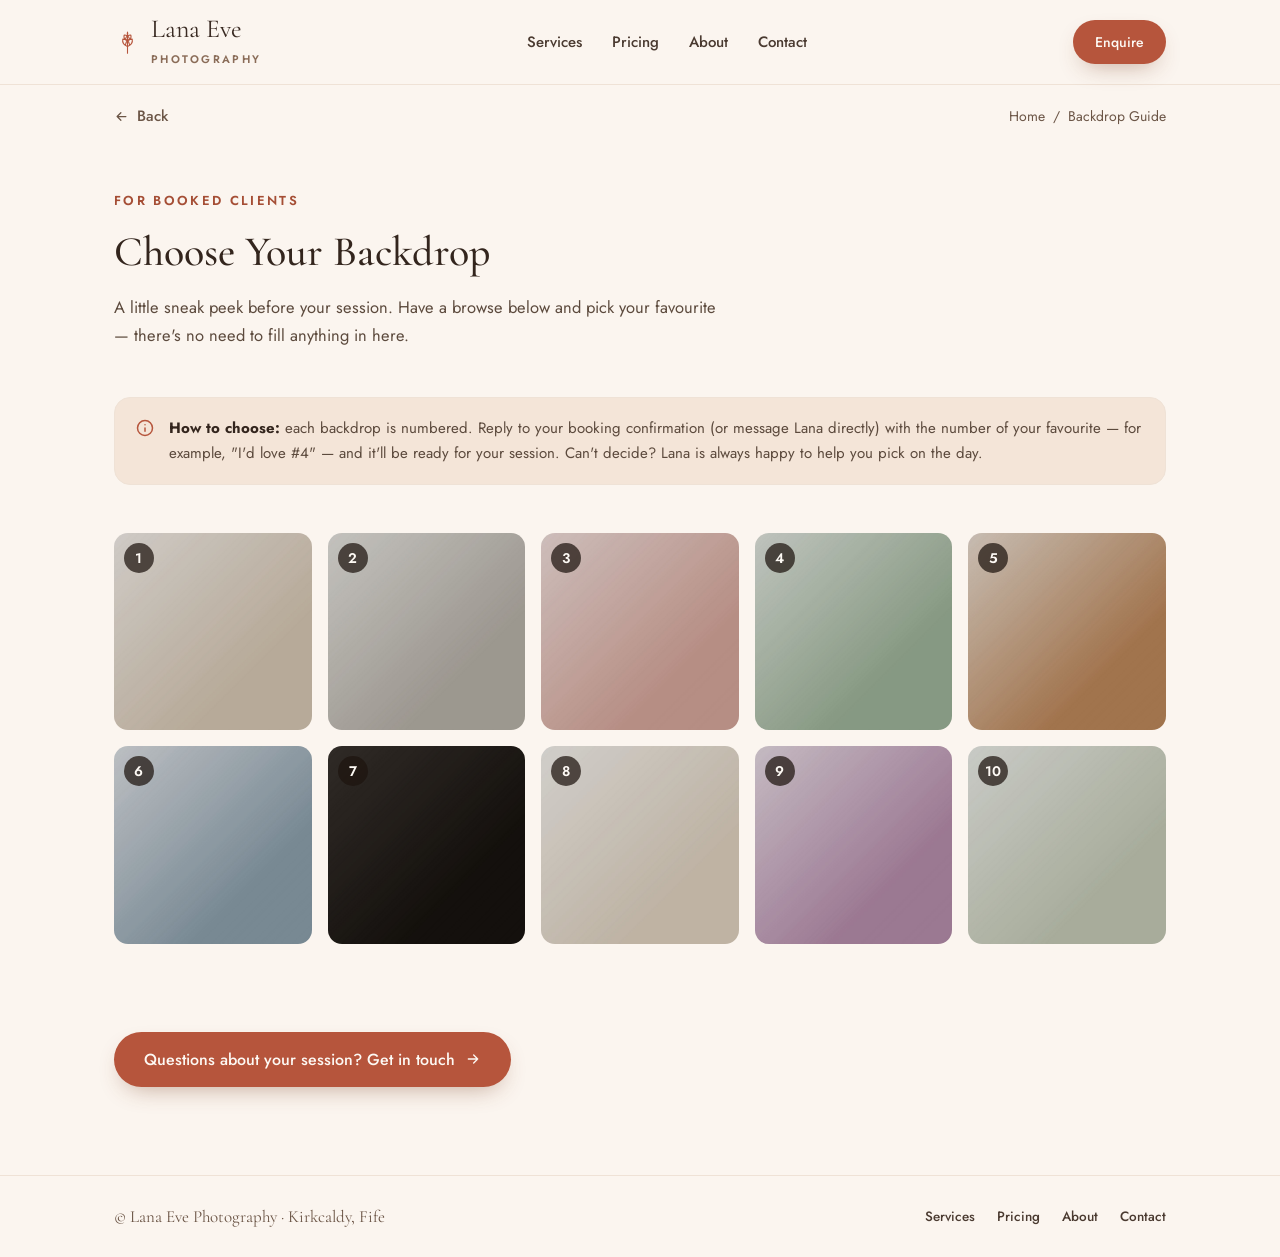
==== backdrops.html @ b8685615 "Add real favicon/logo PNGs and logo field for Google search branding Swapped the inline SVG data-URI" ====
<!doctype html>
<html lang="en-GB">
<head>
<meta charset="utf-8">
<meta name="viewport" content="width=device-width, initial-scale=1">
<meta name="robots" content="noindex, nofollow">
<title>Choose Your Backdrop — Lana Eve Photography</title>
<meta name="description" content="Backdrop options for booked Lana Eve Photography clients.">
<link rel="icon" type="image/png" sizes="192x192" href="images/brand/favicon-192.png">
<link rel="icon" type="image/png" sizes="32x32" href="images/brand/favicon-32.png">
<link rel="apple-touch-icon" href="images/brand/apple-touch-icon.png">
<link rel="preconnect" href="https://fonts.googleapis.com">
<link rel="preconnect" href="https://fonts.gstatic.com" crossorigin>
<link rel="stylesheet" href="https://fonts.googleapis.com/css2?family=Cormorant+Garamond:ital,wght@0,400;0,500;0,600;1,500&family=Jost:wght@400;500;600&display=swap">
<link rel="stylesheet" href="styles.css">
</head>
<body>

<!-- NAV -->
<header class="site-header">
  <div class="container nav-row">
    <a href="index.html#top" class="logo-link">
      <svg width="27" height="31" viewBox="0 0 40 40" fill="none" stroke="#b6553c" stroke-width="1.6" stroke-linecap="round" stroke-linejoin="round">
        <path d="M20 36V10"></path>
        <path d="M20 26c-5-2-8-6-7-11 5 0 9 3 10 8"></path>
        <path d="M20 26c5-2 8-6 7-11-5 0-9 3-10 8"></path>
        <path d="M20 17c-4-1-6-4-5-8 4 0 7 2 8 6"></path>
        <path d="M20 17c4-1 6-4 5-8-4 0-7 2-8 6"></path>
        <path d="M20 10c-1.5-2-1.5-4.5 0-6.5 1.5 2 1.5 4.5 0 6.5Z" fill="#b6553c" stroke="none"></path>
      </svg>
      <span class="logo-text">Lana&nbsp;Eve<br><span class="logo-sub">PHOTOGRAPHY</span></span>
    </a>
    <nav class="nav-links-desktop" aria-label="Primary">
      <a href="index.html#services" class="nav-link">Services</a>
      <a href="index.html#pricing" class="nav-link">Pricing</a>
      <a href="index.html#about" class="nav-link">About</a>
      <a href="index.html#contact" class="nav-link">Contact</a>
    </nav>
    <div class="nav-right">
      <a href="index.html#contact" class="btn-primary" style="padding: 12px 22px; font-size:14px;">Enquire</a>
      <button type="button" id="nav-toggle" class="nav-toggle" aria-label="Menu" aria-expanded="false">
        <svg class="icon-menu" width="20" height="20" viewBox="0 0 24 24" fill="none" stroke="#3a2b23" stroke-width="1.8" stroke-linecap="round"><path d="M4 7h16M4 12h16M4 17h16"></path></svg>
        <svg class="icon-close" width="20" height="20" viewBox="0 0 24 24" fill="none" stroke="#3a2b23" stroke-width="1.8" stroke-linecap="round"><path d="M6 6l12 12M18 6L6 18"></path></svg>
      </button>
    </div>
  </div>
  <div id="mobile-menu" class="mobile-menu">
    <a href="index.html#services" class="nav-link">Services</a>
    <a href="index.html#pricing" class="nav-link">Pricing</a>
    <a href="index.html#about" class="nav-link">About</a>
    <a href="index.html#contact" class="nav-link" style="border-bottom:none;">Contact</a>
    <a href="index.html#contact" class="btn-primary mobile-menu-cta">Enquire about a session</a>
  </div>
</header>

<!-- BACKDROP HERO -->
<div class="container">
  <div class="gallery-topbar">
    <a href="index.html" class="btn-secondary gallery-back"><svg width="15" height="15" viewBox="0 0 24 24" fill="none" stroke="currentColor" stroke-width="2" stroke-linecap="round" stroke-linejoin="round"><path d="M19 12H5M11 18l-6-6 6-6"></path></svg>
      Back
    </a>
    <div class="gallery-crumb">
      <a href="index.html">Home</a>
      <span>/</span>
      <span>Backdrop Guide</span>
    </div>
  </div>
  <div class="gallery-hero">
    <span class="eyebrow">For Booked Clients</span>
    <h1>Choose Your Backdrop</h1>
    <p>A little sneak peek before your session. Have a browse below and pick your favourite &mdash; there's no need to fill anything in here.</p>
  </div>
</div>

<!-- INSTRUCTION NOTE -->
<div class="container">
  <div class="backdrop-note">
    <svg width="20" height="20" viewBox="0 0 24 24" fill="none" stroke="currentColor" stroke-width="1.8" stroke-linecap="round" stroke-linejoin="round"><path d="M12 16v-4M12 8h.01"></path><circle cx="12" cy="12" r="9"></circle></svg>
    <p><strong>How to choose:</strong> each backdrop is numbered. Reply to your booking confirmation (or message Lana directly) with the number of your favourite &mdash; for example, "I'd love #4" &mdash; and it'll be ready for your session. Can't decide? Lana is always happy to help you pick on the day.</p>
  </div>
</div>

<!-- BACKDROP GRID -->
<div class="container">
  <div class="backdrop-grid gallery-grid">
      <button type="button">
        <span class="backdrop-number" aria-hidden="true">1</span>
        <img src="images/backdrops/01.jpg" alt="Backdrop 1" loading="lazy">
      </button>
      <button type="button">
        <span class="backdrop-number" aria-hidden="true">2</span>
        <img src="images/backdrops/02.jpg" alt="Backdrop 2" loading="lazy">
      </button>
      <button type="button">
        <span class="backdrop-number" aria-hidden="true">3</span>
        <img src="images/backdrops/03.jpg" alt="Backdrop 3" loading="lazy">
      </button>
      <button type="button">
        <span class="backdrop-number" aria-hidden="true">4</span>
        <img src="images/backdrops/04.jpg" alt="Backdrop 4" loading="lazy">
      </button>
      <button type="button">
        <span class="backdrop-number" aria-hidden="true">5</span>
        <img src="images/backdrops/05.jpg" alt="Backdrop 5" loading="lazy">
      </button>
      <button type="button">
        <span class="backdrop-number" aria-hidden="true">6</span>
        <img src="images/backdrops/06.jpg" alt="Backdrop 6" loading="lazy">
      </button>
      <button type="button">
        <span class="backdrop-number" aria-hidden="true">7</span>
        <img src="images/backdrops/07.jpg" alt="Backdrop 7" loading="lazy">
      </button>
      <button type="button">
        <span class="backdrop-number" aria-hidden="true">8</span>
        <img src="images/backdrops/08.jpg" alt="Backdrop 8" loading="lazy">
      </button>
      <button type="button">
        <span class="backdrop-number" aria-hidden="true">9</span>
        <img src="images/backdrops/09.jpg" alt="Backdrop 9" loading="lazy">
      </button>
      <button type="button">
        <span class="backdrop-number" aria-hidden="true">10</span>
        <img src="images/backdrops/10.jpg" alt="Backdrop 10" loading="lazy">
      </button>
  </div>
</div>

<div class="container gallery-cta">
  <a href="index.html#contact" class="btn-primary">
    Questions about your session? Get in touch
    <svg width="16" height="16" viewBox="0 0 24 24" fill="none" stroke="currentColor" stroke-width="2"><path d="M5 12h14M13 6l6 6-6 6" stroke-linecap="round" stroke-linejoin="round"></path></svg>
  </a>
</div>

<!-- FOOTER -->
<footer class="site-footer">
  <div class="container footer-row">
    <span class="footer-copy">&copy; Lana Eve Photography &middot; Kirkcaldy, Fife</span>
    <div class="footer-links">
      <a href="index.html#services" class="nav-link" style="font-size:13.5px;">Services</a>
      <a href="index.html#pricing" class="nav-link" style="font-size:13.5px;">Pricing</a>
      <a href="index.html#about" class="nav-link" style="font-size:13.5px;">About</a>
      <a href="index.html#contact" class="nav-link" style="font-size:13.5px;">Contact</a>
    </div>
  </div>
</footer>

<!-- LIGHTBOX -->
<div id="lightbox" class="lightbox" role="dialog" aria-modal="true" aria-label="Backdrop viewer">
  <div class="lightbox-figure">
    <button type="button" class="lightbox-close" aria-label="Close">
      <svg width="18" height="18" viewBox="0 0 24 24" fill="none" stroke="currentColor" stroke-width="2" stroke-linecap="round"><path d="M6 6l12 12M18 6L6 18"></path></svg>
    </button>
    <button type="button" class="lightbox-prev" aria-label="Previous backdrop">
      <svg width="18" height="18" viewBox="0 0 24 24" fill="none" stroke="currentColor" stroke-width="2" stroke-linecap="round" stroke-linejoin="round"><path d="M15 6l-6 6 6 6"></path></svg>
    </button>
    <img src="" alt="">
    <button type="button" class="lightbox-next" aria-label="Next backdrop">
      <svg width="18" height="18" viewBox="0 0 24 24" fill="none" stroke="currentColor" stroke-width="2" stroke-linecap="round" stroke-linejoin="round"><path d="M9 6l6 6-6 6"></path></svg>
    </button>
    <span class="lightbox-count"></span>
  </div>
</div>

<script src="script.js"></script>
</body>
</html>
---- styles.css ----
:root {
  --accent: #b6553c;
  --accent-text: #a54e35;
  --ink: #3a2b23;
  --ink-soft: #33251d;
  --body-text: #5c4a3d;
  --muted: #6b5546;
  --cream: #fbf5ef;
  --tan: #f4e5d8;
  --card-bg: #fffdfb;
  --border: #efe2d6;
  --field-border: #e6d5c6;
}

* { box-sizing: border-box; }

body {
  margin: 0;
  font-family: 'Jost', system-ui, sans-serif;
  background: var(--cream);
  color: var(--ink);
}

h1, h2, h3 { font-family: 'Cormorant Garamond', Georgia, serif; font-weight: 500; margin: 0; }
p { margin: 0; }
a { color: var(--accent-text); text-decoration: none; transition: color 150ms ease; }
a:hover { color: #8f4230; }
img { max-width: 100%; }

.container { max-width: 1180px; margin: 0 auto; padding: 0 clamp(20px, 5vw, 64px); }
.eyebrow { font-family: 'Jost', sans-serif; font-size: 13px; letter-spacing: 0.18em; text-transform: uppercase; font-weight: 600; color: var(--accent-text); }
.btn-primary { display: inline-flex; align-items: center; gap: 10px; padding: 16px 30px; border-radius: 999px; font-family: 'Jost', sans-serif; font-weight: 500; font-size: 16px; color: #fdf9f4; text-decoration: none; box-shadow: 0 10px 24px -10px rgba(120, 60, 30, 0.45); background: var(--accent); border: none; cursor: pointer; transition: transform 160ms ease-out; }
.btn-primary:active { transform: scale(0.97); }
.btn-secondary { display: inline-flex; align-items: center; gap: 8px; font-family: 'Jost', sans-serif; font-weight: 500; font-size: 15px; text-decoration: none; color: var(--accent-text); transition: transform 160ms ease-out; }
.btn-secondary:active { transform: scale(0.97); }
.card { background: var(--card-bg); border: 1px solid var(--border); border-radius: 18px; }
.nav-link { font-size: 15px; font-weight: 500; color: #4a3a30; }
.nav-link:hover { color: var(--accent-text); }
.step-num { font-family: 'Cormorant Garamond', serif; font-size: 34px; font-weight: 600; color: var(--accent); }
.star-row svg { display: inline-block; }
.field { display: flex; flex-direction: column; gap: 6px; }
.field label { font-size: 13px; font-weight: 500; color: var(--muted); }
.field input, .field select, .field textarea { font-family: 'Jost', sans-serif; font-size: 15px; padding: 12px 14px; border-radius: 10px; border: 1px solid var(--field-border); background: var(--card-bg); color: var(--ink); }
.field textarea { resize: none; }

/* Nav */
.site-header { border-bottom: 1px solid var(--border); background: rgba(251,245,239,0.97); backdrop-filter: blur(12px); -webkit-backdrop-filter: blur(12px); position: sticky; top: 0; z-index: 20; }
.nav-row { display: flex; align-items: center; justify-content: space-between; height: 84px; gap: 24px; }
.logo-link { display: flex; align-items: center; gap: 10px; text-decoration: none; }
.logo-text { font-family: 'Cormorant Garamond', serif; font-size: 26px; color: var(--ink); line-height: 1; }
.logo-sub { font-family: 'Jost', sans-serif; font-size: 11px; letter-spacing: 0.22em; font-weight: 600; color: #8a6c58; }
.nav-links-desktop { display: flex; align-items: center; gap: 30px; }
.nav-right { display: flex; align-items: center; gap: 14px; }
.nav-toggle { display: none; align-items: center; justify-content: center; width: 42px; height: 42px; border-radius: 10px; border: 1px solid var(--field-border); background: var(--card-bg); cursor: pointer; padding: 0; flex: 0 0 auto; }
.nav-toggle .icon-close { display: none; }
.nav-toggle.is-open .icon-menu { display: none; }
.nav-toggle.is-open .icon-close { display: block; }
.mobile-menu { display: none; flex-direction: column; border-top: 1px solid var(--border); background: var(--cream); opacity: 0; transform: translateY(-6px); transition: opacity 180ms ease-out, transform 180ms ease-out; }
.mobile-menu.is-open { display: flex; }
.mobile-menu.is-open.is-visible { opacity: 1; transform: translateY(0); }
.mobile-menu .nav-link { padding: 14px clamp(20px, 5vw, 64px); border-bottom: 1px solid var(--border); }
.mobile-menu-cta { margin: 18px clamp(20px, 5vw, 64px) 22px; justify-content: center; }
.two-col-grid { display: flex; flex-wrap: wrap; justify-content: center; gap: 28px; }
.two-col-grid > * { flex: 0 1 calc((100% - 28px) / 2); max-width: calc((100% - 28px) / 2); }
.four-col-grid { display: grid; grid-template-columns: repeat(4, minmax(0,1fr)); gap: 30px; }
.services-group .eyebrow { display: block; margin-bottom: 22px; }
.services-group + .services-group { margin-top: clamp(40px, 5vw, 56px); }

@media (max-width: 900px) {
  .nav-links-desktop { display: none; }
  .nav-toggle { display: flex; }
  .two-col-grid > * { flex-basis: 100%; max-width: 100%; }
  .four-col-grid { grid-template-columns: repeat(2, minmax(0,1fr)); }
}
@media (max-width: 620px) {
  .four-col-grid { grid-template-columns: 1fr; }
}

/* Hero */
.hero { padding-top: clamp(48px,7vw,88px); padding-bottom: clamp(48px,7vw,88px); display: grid; grid-template-columns: repeat(auto-fit, minmax(340px,1fr)); gap: 56px; align-items: center; }
.hero-copy { display: flex; flex-direction: column; gap: 22px; }
.hero-copy h1 { font-size: clamp(38px, 5vw, 58px); line-height: 1.06; color: var(--ink-soft); }
.hero-copy p { font-size: 18px; line-height: 1.6; color: var(--body-text); max-width: 46ch; }
.hero-ctas { display: flex; align-items: center; gap: 26px; flex-wrap: wrap; margin-top: 6px; }
.hero-photo { aspect-ratio: 4/5; width: 100%; }
.hero-photo img {
  width: 100%; height: 100%; object-fit: cover; display: block;
  -webkit-mask-image: radial-gradient(ellipse farthest-corner at center, #000 68%, transparent 94%);
  mask-image: radial-gradient(ellipse farthest-corner at center, #000 68%, transparent 94%);
}

/* Section shared */
.section { padding-top: 20px; padding-bottom: clamp(56px,7vw,96px); display: flex; flex-direction: column; gap: 40px; }
.section-heading { display: flex; flex-direction: column; gap: 12px; max-width: 60ch; }
.section-heading h2 { font-size: clamp(28px,3.4vw,38px); color: var(--ink-soft); }
.section-tagline { font-family: 'Cormorant Garamond', serif; font-style: italic; font-size: 16px; color: #8a6c58; }
.section-lede { font-size: 16px; line-height: 1.6; color: var(--body-text); max-width: 52ch; }

/* Service cards */
.service-card { display: flex; flex-direction: column; overflow: hidden; }
.service-card-photo { display: block; aspect-ratio: 4/3; border-radius: 18px 18px 0 0; overflow: hidden; }
.service-card-photo:focus-visible { outline: 2px solid var(--accent); outline-offset: 3px; }
.service-card-photo img { width: 100%; height: 100%; object-fit: cover; display: block; transition: transform 200ms ease-out; }
@media (hover: hover) and (pointer: fine) {
  .service-card:hover .service-card-photo img { transform: scale(1.045); }
}
.service-card-body { padding: 26px 24px 28px; display: flex; flex-direction: column; gap: 14px; }
.service-card-body h3 { font-size: 23px; color: var(--ink-soft); }
.service-card-body p { font-size: 15px; line-height: 1.6; color: var(--body-text); }

/* Pricing table */
.sr-only { position: absolute; width: 1px; height: 1px; padding: 0; margin: -1px; overflow: hidden; clip: rect(0,0,0,0); white-space: nowrap; border: 0; }
.pricing-table-wrap { overflow: hidden; padding: 0; }
.pricing-table { width: 100%; border-collapse: collapse; }
.pricing-table th, .pricing-table td { padding: 16px 22px; text-align: left; }
.pricing-table thead th { background: var(--tan); font-family: 'Jost', sans-serif; font-size: 12px; letter-spacing: 0.08em; text-transform: uppercase; font-weight: 600; color: var(--muted); }
.pricing-table tbody tr { border-top: 1px solid var(--border); transition: background-color 150ms ease; }
.pricing-table tbody tr:hover { background: rgba(182,85,60,0.045); }
.pricing-table .session-name { font-weight: 500; color: var(--ink-soft); }
.pricing-table td { font-size: 15px; color: var(--body-text); }
.pricing-table .price { font-family: 'Cormorant Garamond', serif; font-style: italic; font-size: 19px; color: var(--accent-text); white-space: nowrap; }
.pricing-table .cta { text-align: right; }
.pricing-table .cta a { white-space: nowrap; font-size: 14.5px; }
.pricing-note { font-size: 14px; color: var(--muted); max-width: 60ch; }

@media (max-width: 700px) {
  .pricing-table thead { position: absolute; width: 1px; height: 1px; overflow: hidden; clip: rect(0,0,0,0); white-space: nowrap; }
  .pricing-table, .pricing-table tbody, .pricing-table tr, .pricing-table td { display: block; width: 100%; }
  .pricing-table tbody tr { border-top: 1px solid var(--border); padding: 14px 0; }
  .pricing-table tbody tr:first-child { border-top: none; }
  .pricing-table td { display: flex; align-items: center; justify-content: space-between; gap: 14px; padding: 6px 22px; }
  .pricing-table td::before { content: attr(data-label); font-size: 11.5px; font-weight: 600; letter-spacing: 0.05em; text-transform: uppercase; color: var(--muted); flex: 0 0 auto; }
  .pricing-table .session-name { display: block; padding-top: 12px; font-size: 16.5px; }
  .pricing-table .session-name::before { content: none; }
  .pricing-table .cta { justify-content: flex-end; padding-bottom: 12px; }
  .pricing-table .cta::before { content: ''; }
}

/* Photo philosophy */
.philosophy-grid { display: grid; grid-template-columns: repeat(auto-fit, minmax(300px,1fr)); gap: 48px; align-items: center; }
.philosophy-text { display: flex; flex-direction: column; gap: 18px; }
.philosophy-text p { font-size: 16px; line-height: 1.7; color: var(--body-text); }
.philosophy-quote { font-family: 'Cormorant Garamond', serif; font-style: italic; font-size: clamp(20px, 2.6vw, 24px); color: var(--ink-soft); }
.philosophy-collage { display: grid; grid-template-columns: repeat(2, 1fr); gap: 14px; }
.philosophy-collage img { width: 100%; aspect-ratio: 1/1; object-fit: cover; border-radius: 14px; display: block; }

/* How it works */
.tan-band { background: var(--tan); padding: clamp(56px,7vw,96px) 0; }
.step { display: flex; flex-direction: column; gap: 10px; }
.step h3 { font-size: 19px; color: var(--ink-soft); }
.step p { font-size: 14.5px; line-height: 1.6; color: var(--body-text); }

/* About */
.about-grid { padding: clamp(56px,7vw,96px) 0; display: grid; grid-template-columns: repeat(auto-fit, minmax(300px,1fr)); gap: 56px; align-items: center; }
.about-photo { border-radius: 16px; overflow: hidden; aspect-ratio: 3/4; width: 100%; }
.about-photo img { width: 100%; height: 100%; object-fit: cover; display: block; }
.about-copy { display: flex; flex-direction: column; gap: 20px; }
.about-copy p { font-size: 16.5px; line-height: 1.75; color: var(--body-text); }

/* Testimonials */
.testimonial-grid { display: grid; grid-template-columns: repeat(auto-fit, minmax(320px,1fr)); gap: 26px; }
.testimonial-card { padding: 30px 28px; display: flex; flex-direction: column; gap: 16px; }
.testimonial-card p { font-family: 'Cormorant Garamond', serif; font-style: italic; font-size: 20px; line-height: 1.5; color: var(--ink-soft); }
.testimonial-card span { font-size: 14px; font-weight: 500; color: var(--muted); }

/* Contact */
.contact-grid { padding: clamp(56px,7vw,96px) 0; display: grid; grid-template-columns: repeat(auto-fit, minmax(320px,1fr)); gap: 56px; align-items: start; }
.contact-copy { display: flex; flex-direction: column; gap: 22px; }
.contact-copy h2 { font-size: clamp(28px,3.4vw,38px); color: var(--ink-soft); }
.contact-copy > p { font-size: 16px; line-height: 1.7; color: var(--body-text); }
.contact-links { display: flex; flex-direction: column; gap: 16px; margin-top: 8px; }
.contact-links a { display: flex; align-items: center; gap: 12px; color: var(--ink); }
.contact-form { padding: 34px 32px; display: flex; flex-direction: column; gap: 18px; }
.contact-form-row { display: grid; grid-template-columns: repeat(auto-fit, minmax(160px,1fr)); gap: 18px; }
.contact-form-success { display: none; padding: 34px 32px; flex-direction: column; align-items: flex-start; gap: 10px; }
.contact-form-success.is-visible { display: flex; }
.contact-form-success h3 { font-size: 21px; color: var(--ink-soft); }
.contact-form-success p { font-size: 15px; color: var(--body-text); }

/* Footer */
.site-footer { border-top: 1px solid var(--border); padding: 30px 0; }
.footer-row { display: flex; align-items: center; justify-content: space-between; flex-wrap: wrap; gap: 16px; }
.footer-copy { font-family: 'Cormorant Garamond', serif; font-size: 17px; color: var(--muted); }
.footer-links { display: flex; gap: 22px; }

/* Gallery pages */
.gallery-hero { padding: clamp(40px,6vw,64px) 0 clamp(32px,5vw,48px); display: flex; flex-direction: column; gap: 16px; max-width: 62ch; }
.gallery-hero h1 { font-size: clamp(30px,3.6vw,42px); color: var(--ink-soft); }
.gallery-hero p { font-size: 16.5px; line-height: 1.7; color: var(--body-text); }
.gallery-topbar { display: flex; align-items: center; justify-content: space-between; flex-wrap: wrap; gap: 12px; padding-top: 20px; }
.gallery-back { color: var(--muted); }
.gallery-back:hover { color: var(--accent-text); }
.gallery-crumb { display: flex; align-items: center; gap: 8px; font-size: 14px; color: var(--muted); }
.gallery-crumb a { color: var(--muted); }
.gallery-crumb a:hover { color: var(--accent-text); }
.gallery-grid { display: grid; grid-template-columns: repeat(4, minmax(0,1fr)); gap: 18px; padding-bottom: clamp(56px,7vw,88px); }
.gallery-grid button { padding: 0; border: none; background: none; cursor: zoom-in; border-radius: 14px; overflow: hidden; aspect-ratio: 4/5; display: block; transition: transform 160ms ease-out; }
.gallery-grid button:active { transform: scale(0.97); }
.gallery-grid img { width: 100%; height: 100%; object-fit: cover; display: block; transition: transform 200ms ease-out; }
.gallery-grid button:hover img { transform: scale(1.045); }
.gallery-grid button:focus-visible { outline: 2px solid var(--accent); outline-offset: 3px; }
.gallery-cta { display: flex; flex-wrap: wrap; align-items: center; gap: 18px; padding-bottom: clamp(56px,7vw,88px); }
.gallery-nav-other { display: flex; flex-wrap: wrap; gap: 12px; padding-bottom: clamp(48px,6vw,72px); }
.gallery-nav-other a { font-size: 14.5px; color: var(--muted); border: 1px solid var(--border); border-radius: 999px; padding: 8px 18px; }
.gallery-nav-other a:hover { color: var(--accent-text); border-color: var(--accent); }

@media (max-width: 980px) {
  .gallery-grid { grid-template-columns: repeat(3, minmax(0,1fr)); }
}
@media (max-width: 700px) {
  .gallery-grid { grid-template-columns: repeat(2, minmax(0,1fr)); gap: 12px; }
}
@media (max-width: 420px) {
  .gallery-grid { grid-template-columns: 1fr 1fr; }
}

/* Backdrop chooser (private, unlisted page for booked clients) */
.backdrop-note { display: flex; gap: 14px; align-items: flex-start; background: var(--tan); border: 1px solid var(--border); border-radius: 16px; padding: 18px 20px; margin-bottom: clamp(32px,5vw,48px); }
.backdrop-note svg { flex-shrink: 0; margin-top: 2px; color: var(--accent); }
.backdrop-note p { font-size: 15px; line-height: 1.65; color: var(--body-text); }
.backdrop-note strong { color: var(--ink-soft); }
.backdrop-grid { display: grid; grid-template-columns: repeat(5, minmax(0,1fr)); gap: 16px; padding-bottom: clamp(56px,7vw,88px); }
.backdrop-grid button { position: relative; padding: 0; border: none; background: none; cursor: zoom-in; border-radius: 14px; overflow: hidden; aspect-ratio: 1/1; display: block; transition: transform 160ms ease-out; }
.backdrop-grid button:active { transform: scale(0.97); }
.backdrop-grid img { width: 100%; height: 100%; object-fit: cover; display: block; transition: transform 200ms ease-out; }
.backdrop-grid button:hover img { transform: scale(1.045); }
.backdrop-grid button:focus-visible { outline: 2px solid var(--accent); outline-offset: 3px; }
.backdrop-number { position: absolute; top: 10px; left: 10px; min-width: 30px; height: 30px; padding: 0 6px; border-radius: 999px; background: rgba(30,20,14,0.72); color: #fdf9f4; font-family: 'Jost', sans-serif; font-size: 14px; font-weight: 600; letter-spacing: 0.01em; display: flex; align-items: center; justify-content: center; pointer-events: none; }
@media (max-width: 980px) {
  .backdrop-grid { grid-template-columns: repeat(3, minmax(0,1fr)); }
}
@media (max-width: 620px) {
  .backdrop-grid { grid-template-columns: repeat(2, minmax(0,1fr)); gap: 12px; }
}

/* Lightbox */
.lightbox { position: fixed; inset: 0; z-index: 100; display: flex; align-items: center; justify-content: center; background: rgba(30,20,14,0.92); padding: 24px; opacity: 0; visibility: hidden; transition: opacity 200ms ease-out, visibility 0s linear 200ms; }
.lightbox.is-open { opacity: 1; visibility: visible; transition: opacity 200ms ease-out; }
.lightbox-figure { position: relative; max-width: min(88vw, 900px); max-height: 86vh; display: flex; flex-direction: column; align-items: center; gap: 14px; transform: scale(0.96); transition: transform 200ms ease-out; }
.lightbox.is-open .lightbox-figure { transform: scale(1); }
.lightbox-figure img { max-width: 100%; max-height: 78vh; width: auto; border-radius: 10px; display: block; box-shadow: 0 30px 60px -20px rgba(0,0,0,0.6); }
.lightbox-count { color: #f2e6da; font-size: 13.5px; letter-spacing: 0.06em; }
.lightbox-close, .lightbox-prev, .lightbox-next { position: absolute; display: flex; align-items: center; justify-content: center; width: 44px; height: 44px; border-radius: 50%; border: 1px solid rgba(255,255,255,0.35); background: rgba(255,255,255,0.08); color: #fdf9f4; cursor: pointer; transition: background-color 150ms ease; }
.lightbox-close:hover, .lightbox-prev:hover, .lightbox-next:hover { background: rgba(255,255,255,0.18); }
.lightbox-close:active { transform: scale(0.92); }
.lightbox-close { top: -18px; right: -18px; }
.lightbox-prev { left: -60px; top: 50%; transform: translateY(-50%); }
.lightbox-next { right: -60px; top: 50%; transform: translateY(-50%); }
@media (max-width: 720px) {
  .lightbox-close { top: -52px; right: 0; }
  .lightbox-prev { left: 0; top: auto; bottom: -56px; transform: none; }
  .lightbox-next { right: 0; top: auto; bottom: -56px; transform: none; }
}

@media (prefers-reduced-motion: reduce) {
  a, .btn-primary, .btn-secondary, .pricing-table tbody tr,
  .gallery-grid button, .gallery-grid img, .backdrop-grid button, .backdrop-grid img,
  .service-card-photo img,
  .lightbox, .lightbox-figure, .lightbox-close, .lightbox-prev, .lightbox-next,
  .mobile-menu {
    transition-duration: 0.01ms !important;
  }
  .gallery-grid button:hover img, .backdrop-grid button:hover img,
  .btn-primary:active, .btn-secondary:active, .gallery-grid button:active,
  .backdrop-grid button:active, .lightbox-close:active,
  .service-card:hover .service-card-photo img,
  .lightbox-figure, .lightbox.is-open .lightbox-figure,
  .mobile-menu, .mobile-menu.is-open.is-visible {
    transform: none;
  }
}
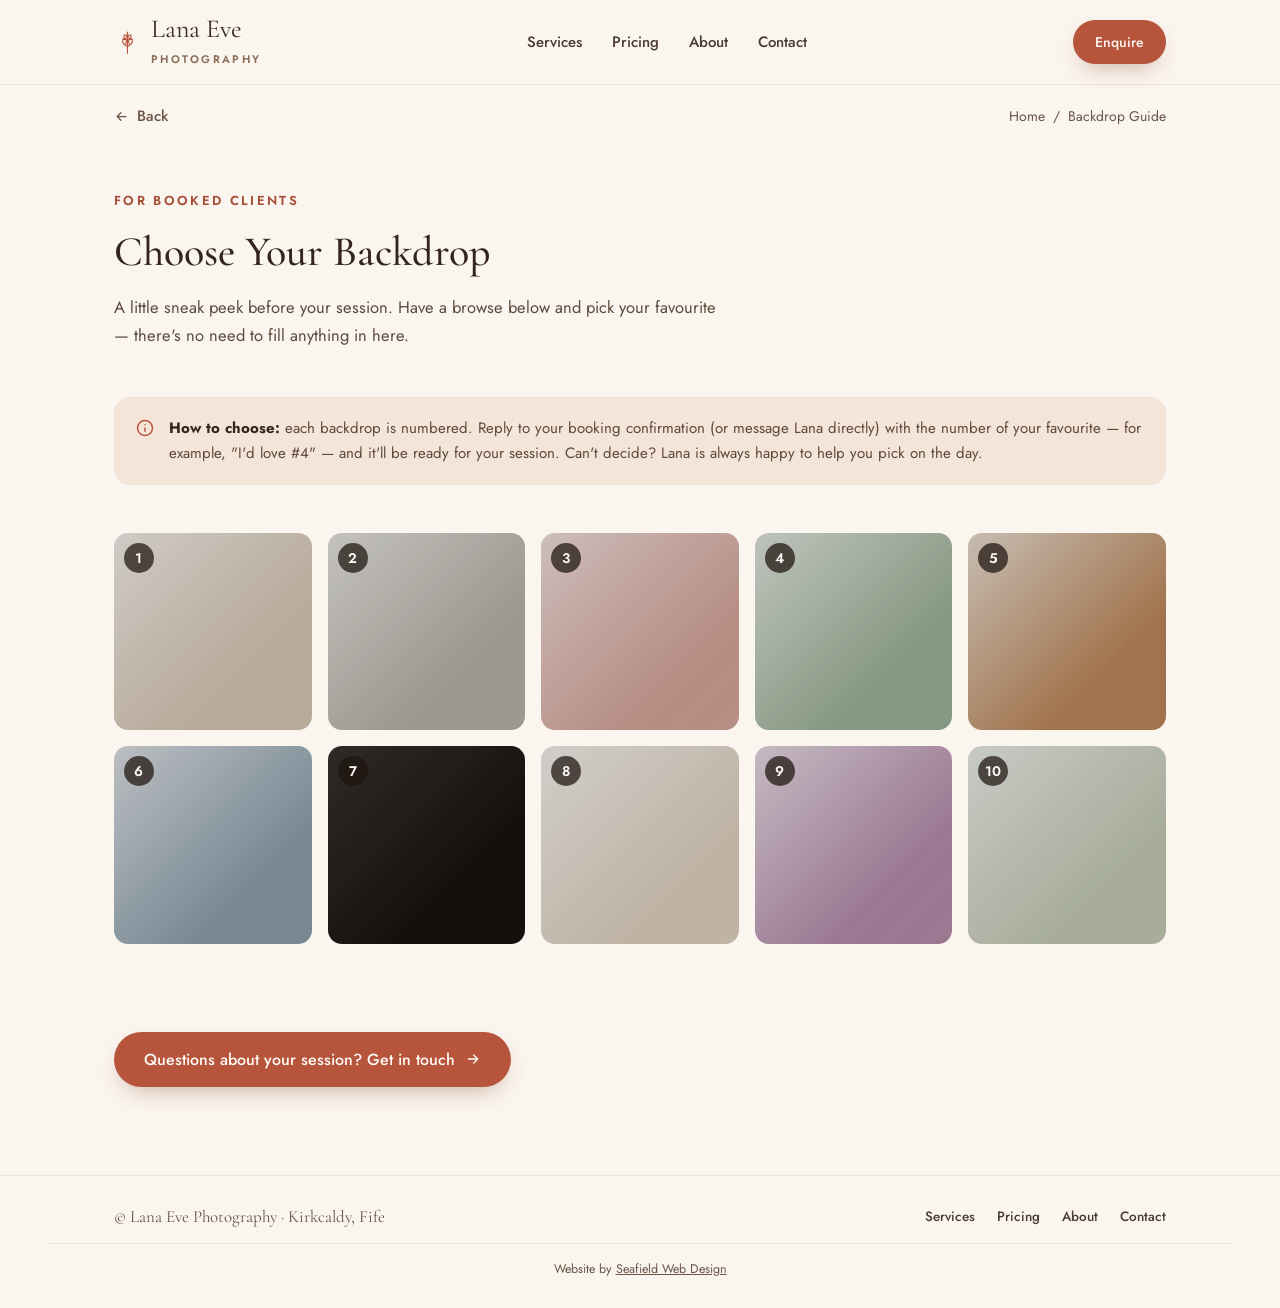
==== commit 1220dfbb: "Add Seafield Web Design footer credit to all pages A small centered credit line below the existing f" ====
--- a/backdrops.html
+++ b/backdrops.html
@@ -144,6 +144,9 @@
       <a href="index.html#contact" class="nav-link" style="font-size:13.5px;">Contact</a>
     </div>
   </div>
+  <div class="container footer-credit">
+    Website by <a href="https://seafieldwebdesign.co.uk" target="_blank" rel="noopener">Seafield Web Design</a>
+  </div>
 </footer>
 
 <!-- LIGHTBOX -->
--- a/styles.css
+++ b/styles.css
@@ -182,6 +182,9 @@
 .footer-row { display: flex; align-items: center; justify-content: space-between; flex-wrap: wrap; gap: 16px; }
 .footer-copy { font-family: 'Cormorant Garamond', serif; font-size: 17px; color: var(--muted); }
 .footer-links { display: flex; gap: 22px; }
+.footer-credit { margin-top: 16px; padding-top: 16px; border-top: 1px solid var(--border); text-align: center; font-size: 12.5px; color: var(--muted); }
+.footer-credit a { color: var(--muted); text-decoration: underline; }
+.footer-credit a:hover { color: var(--accent-text); }
 
 /* Gallery pages */
 .gallery-hero { padding: clamp(40px,6vw,64px) 0 clamp(32px,5vw,48px); display: flex; flex-direction: column; gap: 16px; max-width: 62ch; }
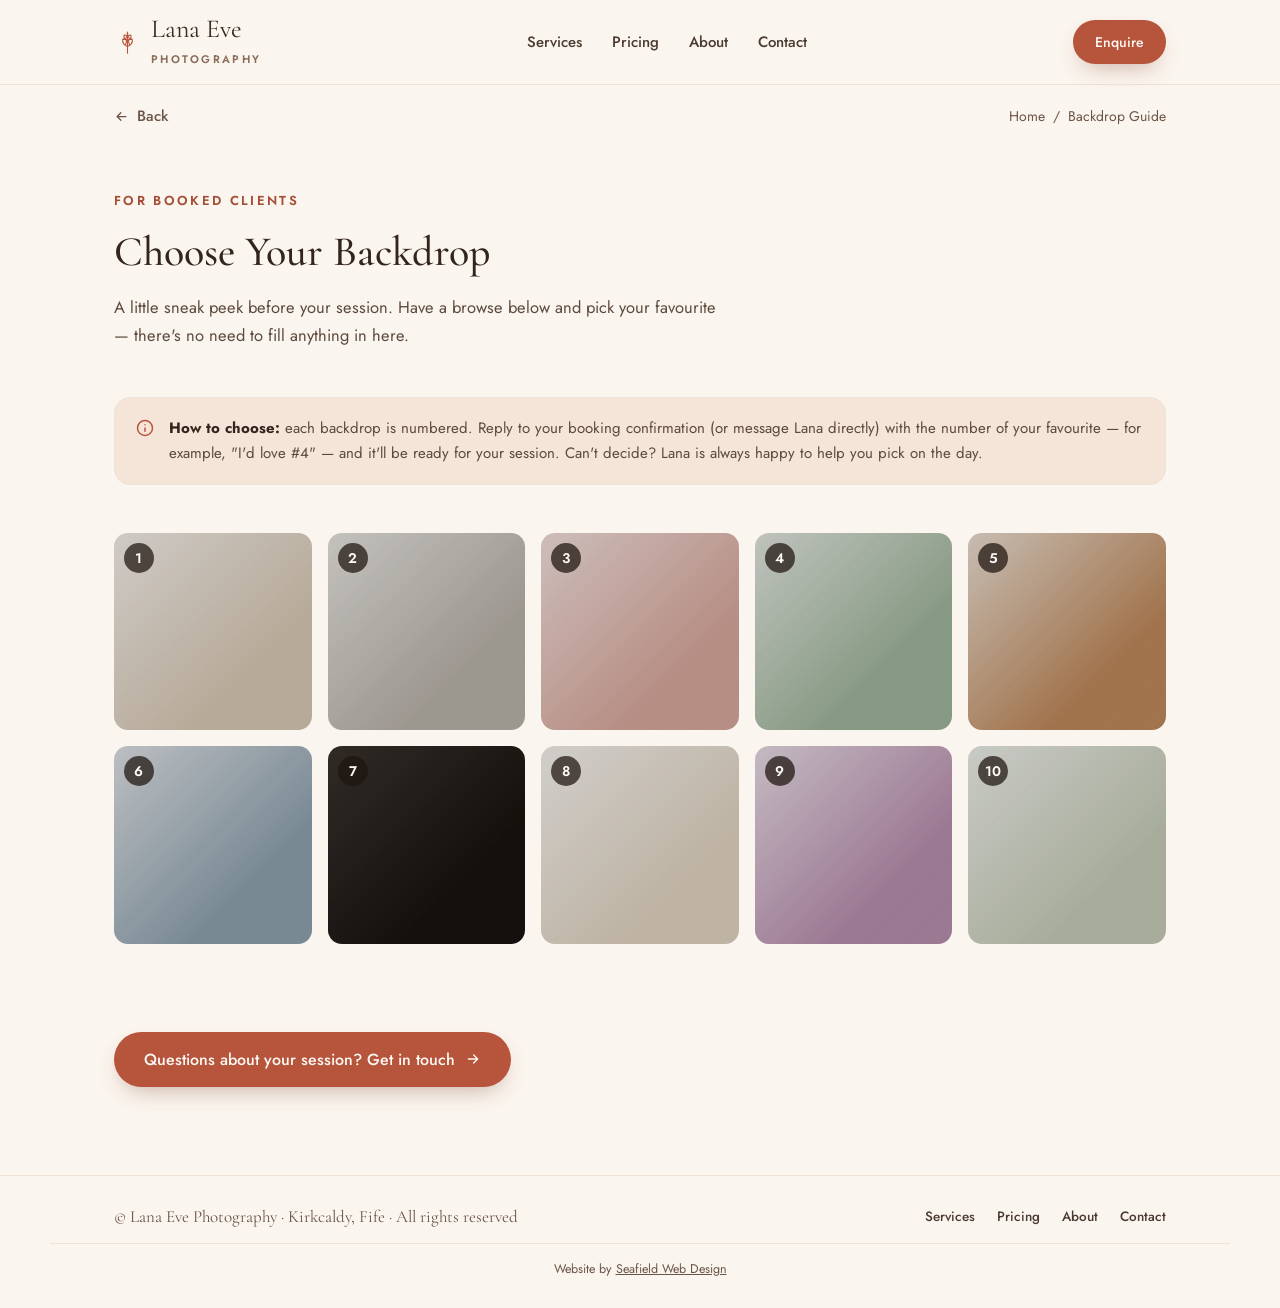
==== commit 17d00426: "Add image copyright protections: metadata, right-click/drag block, notices - Embedded IPTC/XMP/EXIF " ====
--- a/backdrops.html
+++ b/backdrops.html
@@ -136,7 +136,7 @@
 <!-- FOOTER -->
 <footer class="site-footer">
   <div class="container footer-row">
-    <span class="footer-copy">&copy; Lana Eve Photography &middot; Kirkcaldy, Fife</span>
+    <span class="footer-copy">&copy; Lana Eve Photography &middot; Kirkcaldy, Fife &middot; All rights reserved</span>
     <div class="footer-links">
       <a href="index.html#services" class="nav-link" style="font-size:13.5px;">Services</a>
       <a href="index.html#pricing" class="nav-link" style="font-size:13.5px;">Pricing</a>
--- a/styles.css
+++ b/styles.css
@@ -190,6 +190,7 @@
 .gallery-hero { padding: clamp(40px,6vw,64px) 0 clamp(32px,5vw,48px); display: flex; flex-direction: column; gap: 16px; max-width: 62ch; }
 .gallery-hero h1 { font-size: clamp(30px,3.6vw,42px); color: var(--ink-soft); }
 .gallery-hero p { font-size: 16.5px; line-height: 1.7; color: var(--body-text); }
+.gallery-copyright-note { font-size: 13px; color: var(--muted); }
 .gallery-topbar { display: flex; align-items: center; justify-content: space-between; flex-wrap: wrap; gap: 12px; padding-top: 20px; }
 .gallery-back { color: var(--muted); }
 .gallery-back:hover { color: var(--accent-text); }
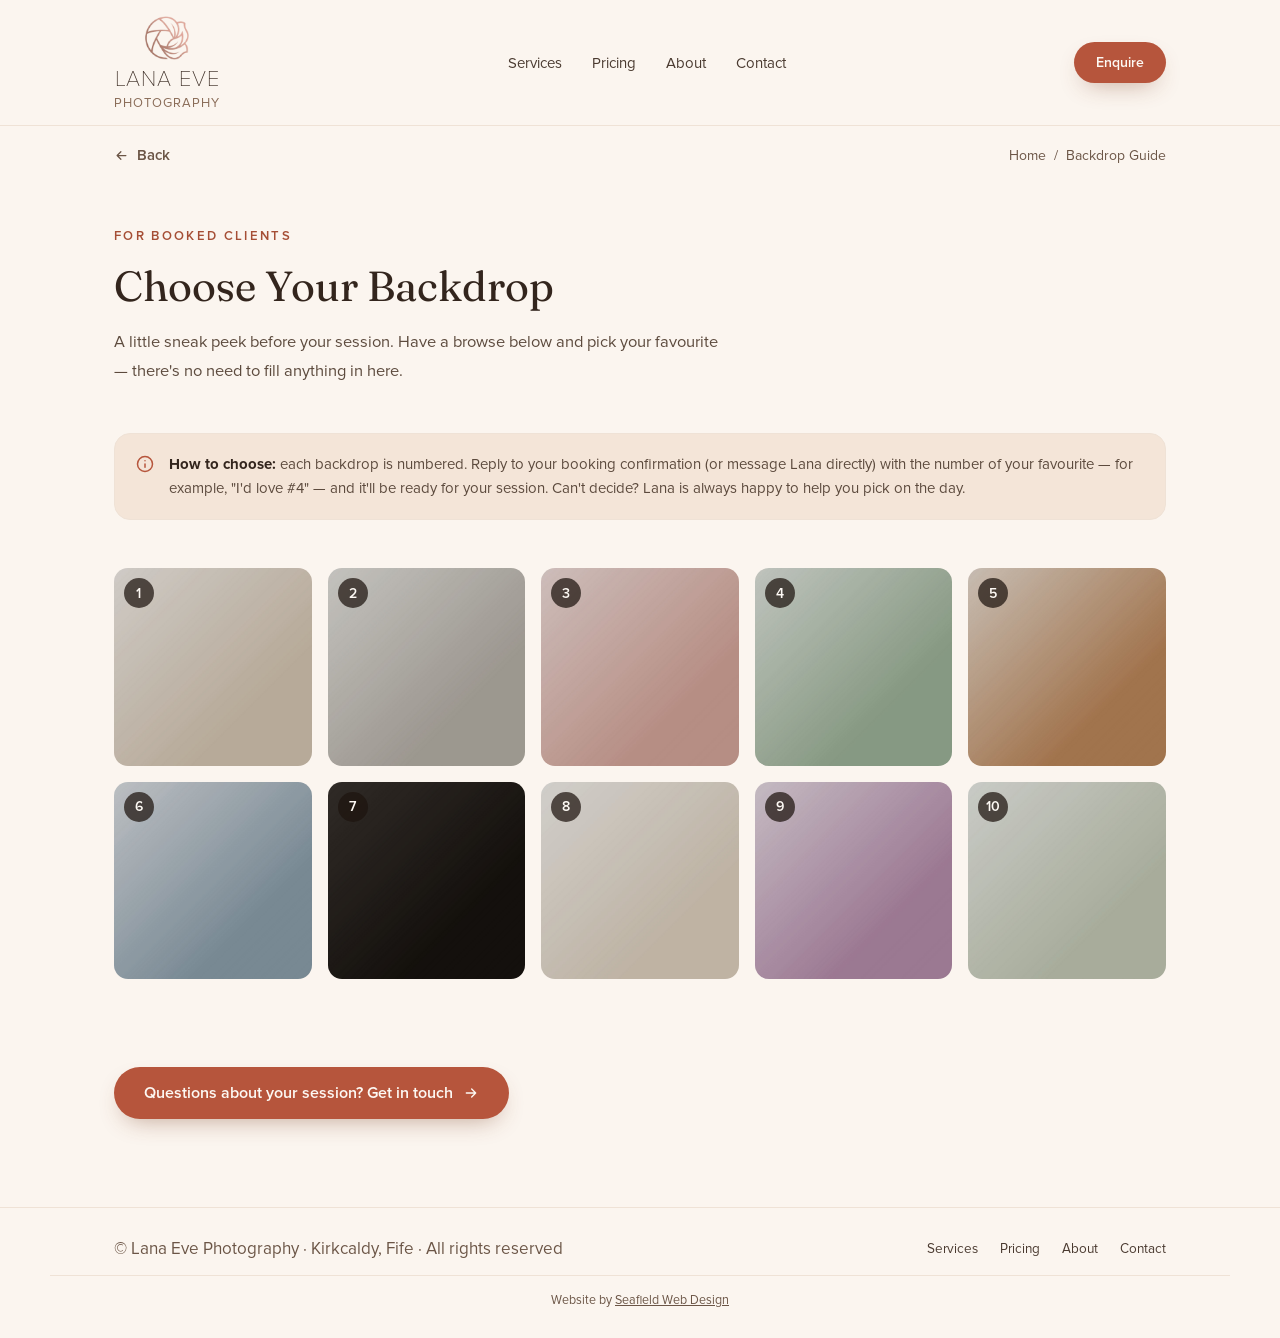
==== commit e7f5c2ca: "Roll out Fraunces + Proxima Nova typography and new nav to every page This graduates the index.html-" ====
--- a/backdrops.html
+++ b/backdrops.html
@@ -11,7 +11,7 @@
 <link rel="apple-touch-icon" href="images/brand/apple-touch-icon.png">
 <link rel="preconnect" href="https://fonts.googleapis.com">
 <link rel="preconnect" href="https://fonts.gstatic.com" crossorigin>
-<link rel="stylesheet" href="https://fonts.googleapis.com/css2?family=Cormorant+Garamond:ital,wght@0,400;0,500;0,600;1,500&family=Jost:wght@400;500;600&display=swap">
+<link rel="stylesheet" href="https://fonts.googleapis.com/css2?family=Fraunces:ital,opsz,wght@0,9..144,400;0,9..144,600;1,9..144,400&display=swap">
 <link rel="stylesheet" href="styles.css">
 </head>
 <body>
@@ -19,16 +19,12 @@
 <!-- NAV -->
 <header class="site-header">
   <div class="container nav-row">
-    <a href="index.html#top" class="logo-link">
-      <svg width="27" height="31" viewBox="0 0 40 40" fill="none" stroke="#b6553c" stroke-width="1.6" stroke-linecap="round" stroke-linejoin="round">
-        <path d="M20 36V10"></path>
-        <path d="M20 26c-5-2-8-6-7-11 5 0 9 3 10 8"></path>
-        <path d="M20 26c5-2 8-6 7-11-5 0-9 3-10 8"></path>
-        <path d="M20 17c-4-1-6-4-5-8 4 0 7 2 8 6"></path>
-        <path d="M20 17c4-1 6-4 5-8-4 0-7 2-8 6"></path>
-        <path d="M20 10c-1.5-2-1.5-4.5 0-6.5 1.5 2 1.5 4.5 0 6.5Z" fill="#b6553c" stroke="none"></path>
-      </svg>
-      <span class="logo-text">Lana&nbsp;Eve<br><span class="logo-sub">PHOTOGRAPHY</span></span>
+    <a href="index.html#top" class="logo-link logo-link-stacked">
+      <img src="images/brand/logo-icon.png" width="48" height="48" alt="" style="display:block;">
+      <span class="logo-text-stack">
+        <span class="logo-title">Lana Eve</span>
+        <span class="logo-sub2">Photography</span>
+      </span>
     </a>
     <nav class="nav-links-desktop" aria-label="Primary">
       <a href="index.html#services" class="nav-link">Services</a>
--- a/styles.css
+++ b/styles.css
@@ -12,43 +12,83 @@
   --field-border: #e6d5c6;
 }
 
+@font-face {
+  font-family: 'Proxima Nova';
+  src: url('fonts/ProximaNova-Thin.woff2') format('woff2');
+  font-weight: 100;
+  font-style: normal;
+  font-display: swap;
+}
+@font-face {
+  font-family: 'Proxima Nova';
+  src: url('fonts/ProximaNova-Regular.woff2') format('woff2');
+  font-weight: 400;
+  font-style: normal;
+  font-display: swap;
+}
+@font-face {
+  font-family: 'Proxima Nova';
+  src: url('fonts/ProximaNova-Semibold.woff2') format('woff2');
+  font-weight: 600;
+  font-style: normal;
+  font-display: swap;
+}
+@font-face {
+  font-family: 'Proxima Nova';
+  src: url('fonts/ProximaNova-Bold.woff2') format('woff2');
+  font-weight: 700;
+  font-style: normal;
+  font-display: swap;
+}
+@font-face {
+  font-family: 'Proxima Nova';
+  src: url('fonts/ProximaNova-Black.woff2') format('woff2');
+  font-weight: 900;
+  font-style: normal;
+  font-display: swap;
+}
+
 * { box-sizing: border-box; }
 
 body {
   margin: 0;
-  font-family: 'Jost', system-ui, sans-serif;
+  font-family: 'Proxima Nova', system-ui, sans-serif;
   background: var(--cream);
   color: var(--ink);
 }
 
-h1, h2, h3 { font-family: 'Cormorant Garamond', Georgia, serif; font-weight: 500; margin: 0; }
+h1 { font-family: 'Fraunces', Georgia, serif; font-weight: 400; margin: 0; }
+h2, h3 { font-family: 'Fraunces', Georgia, serif; font-weight: 600; margin: 0; }
 p { margin: 0; }
 a { color: var(--accent-text); text-decoration: none; transition: color 150ms ease; }
 a:hover { color: #8f4230; }
 img { max-width: 100%; }
 
 .container { max-width: 1180px; margin: 0 auto; padding: 0 clamp(20px, 5vw, 64px); }
-.eyebrow { font-family: 'Jost', sans-serif; font-size: 13px; letter-spacing: 0.18em; text-transform: uppercase; font-weight: 600; color: var(--accent-text); }
-.btn-primary { display: inline-flex; align-items: center; gap: 10px; padding: 16px 30px; border-radius: 999px; font-family: 'Jost', sans-serif; font-weight: 500; font-size: 16px; color: #fdf9f4; text-decoration: none; box-shadow: 0 10px 24px -10px rgba(120, 60, 30, 0.45); background: var(--accent); border: none; cursor: pointer; transition: transform 160ms ease-out; }
+.eyebrow { font-family: 'Proxima Nova', sans-serif; font-size: 13px; letter-spacing: 0.18em; text-transform: uppercase; font-weight: 600; color: var(--accent-text); }
+.btn-primary { display: inline-flex; align-items: center; gap: 10px; padding: 16px 30px; border-radius: 999px; font-family: 'Proxima Nova', sans-serif; font-weight: 600; font-size: 16px; color: #fdf9f4; text-decoration: none; box-shadow: 0 10px 24px -10px rgba(120, 60, 30, 0.45); background: var(--accent); border: none; cursor: pointer; transition: transform 160ms ease-out; }
 .btn-primary:active { transform: scale(0.97); }
-.btn-secondary { display: inline-flex; align-items: center; gap: 8px; font-family: 'Jost', sans-serif; font-weight: 500; font-size: 15px; text-decoration: none; color: var(--accent-text); transition: transform 160ms ease-out; }
+.btn-secondary { display: inline-flex; align-items: center; gap: 8px; font-family: 'Proxima Nova', sans-serif; font-weight: 600; font-size: 15px; text-decoration: none; color: var(--accent-text); transition: transform 160ms ease-out; }
 .btn-secondary:active { transform: scale(0.97); }
 .card { background: var(--card-bg); border: 1px solid var(--border); border-radius: 18px; }
 .nav-link { font-size: 15px; font-weight: 500; color: #4a3a30; }
 .nav-link:hover { color: var(--accent-text); }
-.step-num { font-family: 'Cormorant Garamond', serif; font-size: 34px; font-weight: 600; color: var(--accent); }
+.step-num { font-family: 'Fraunces', serif; font-size: 34px; font-weight: 600; color: var(--accent); }
 .star-row svg { display: inline-block; }
 .field { display: flex; flex-direction: column; gap: 6px; }
 .field label { font-size: 13px; font-weight: 500; color: var(--muted); }
-.field input, .field select, .field textarea { font-family: 'Jost', sans-serif; font-size: 15px; padding: 12px 14px; border-radius: 10px; border: 1px solid var(--field-border); background: var(--card-bg); color: var(--ink); }
+.field input, .field select, .field textarea { font-family: 'Proxima Nova', sans-serif; font-size: 15px; padding: 12px 14px; border-radius: 10px; border: 1px solid var(--field-border); background: var(--card-bg); color: var(--ink); }
 .field textarea { resize: none; }
 
 /* Nav */
 .site-header { border-bottom: 1px solid var(--border); background: rgba(251,245,239,0.97); backdrop-filter: blur(12px); -webkit-backdrop-filter: blur(12px); position: sticky; top: 0; z-index: 20; }
-.nav-row { display: flex; align-items: center; justify-content: space-between; height: 84px; gap: 24px; }
-.logo-link { display: flex; align-items: center; gap: 10px; text-decoration: none; }
-.logo-text { font-family: 'Cormorant Garamond', serif; font-size: 26px; color: var(--ink); line-height: 1; }
-.logo-sub { font-family: 'Jost', sans-serif; font-size: 11px; letter-spacing: 0.22em; font-weight: 600; color: #8a6c58; }
+.nav-row { display: flex; align-items: center; justify-content: space-between; min-height: 84px; padding-block: 14px; gap: 24px; }
+.logo-link { display: flex; align-items: center; gap: 14px; text-decoration: none; }
+
+.logo-link-stacked { flex-direction: column; gap: 4px; }
+.logo-text-stack { display: flex; flex-direction: column; align-items: center; }
+.logo-title { font-family: 'Proxima Nova', sans-serif; font-weight: 100; font-size: 22px; text-transform: uppercase; letter-spacing: 0.04em; color: var(--ink); line-height: 1.3; }
+.logo-sub2 { font-family: 'Proxima Nova', sans-serif; font-weight: 400; font-size: 13px; text-transform: uppercase; color: #8a6c58; line-height: 1.3; letter-spacing: 0.078em; }
 .nav-links-desktop { display: flex; align-items: center; gap: 30px; }
 .nav-right { display: flex; align-items: center; gap: 14px; }
 .nav-toggle { display: none; align-items: center; justify-content: center; width: 42px; height: 42px; border-radius: 10px; border: 1px solid var(--field-border); background: var(--card-bg); cursor: pointer; padding: 0; flex: 0 0 auto; }
@@ -93,7 +133,7 @@
 .section { padding-top: 20px; padding-bottom: clamp(56px,7vw,96px); display: flex; flex-direction: column; gap: 40px; }
 .section-heading { display: flex; flex-direction: column; gap: 12px; max-width: 60ch; }
 .section-heading h2 { font-size: clamp(28px,3.4vw,38px); color: var(--ink-soft); }
-.section-tagline { font-family: 'Cormorant Garamond', serif; font-style: italic; font-size: 16px; color: #8a6c58; }
+.section-tagline { font-family: 'Fraunces', serif; font-style: italic; font-size: 16px; color: #8a6c58; }
 .section-lede { font-size: 16px; line-height: 1.6; color: var(--body-text); max-width: 52ch; }
 
 /* Service cards */
@@ -105,6 +145,7 @@
   .service-card:hover .service-card-photo img { transform: scale(1.045); }
 }
 .service-card-body { padding: 26px 24px 28px; display: flex; flex-direction: column; gap: 14px; }
+.service-card-body > svg { stroke-width: 2; }
 .service-card-body h3 { font-size: 23px; color: var(--ink-soft); }
 .service-card-body p { font-size: 15px; line-height: 1.6; color: var(--body-text); }
 
@@ -113,12 +154,12 @@
 .pricing-table-wrap { overflow: hidden; padding: 0; }
 .pricing-table { width: 100%; border-collapse: collapse; }
 .pricing-table th, .pricing-table td { padding: 16px 22px; text-align: left; }
-.pricing-table thead th { background: var(--tan); font-family: 'Jost', sans-serif; font-size: 12px; letter-spacing: 0.08em; text-transform: uppercase; font-weight: 600; color: var(--muted); }
+.pricing-table thead th { background: var(--tan); font-family: 'Proxima Nova', sans-serif; font-size: 12px; letter-spacing: 0.08em; text-transform: uppercase; font-weight: 700; color: var(--muted); }
 .pricing-table tbody tr { border-top: 1px solid var(--border); transition: background-color 150ms ease; }
 .pricing-table tbody tr:hover { background: rgba(182,85,60,0.045); }
 .pricing-table .session-name { font-weight: 500; color: var(--ink-soft); }
 .pricing-table td { font-size: 15px; color: var(--body-text); }
-.pricing-table .price { font-family: 'Cormorant Garamond', serif; font-style: italic; font-size: 19px; color: var(--accent-text); white-space: nowrap; }
+.pricing-table .price { font-family: 'Proxima Nova', sans-serif; font-size: 15px; color: var(--accent-text); white-space: nowrap; }
 .pricing-table .cta { text-align: right; }
 .pricing-table .cta a { white-space: nowrap; font-size: 14.5px; }
 .pricing-note { font-size: 14px; color: var(--muted); max-width: 60ch; }
@@ -140,7 +181,7 @@
 .philosophy-grid { display: grid; grid-template-columns: repeat(auto-fit, minmax(300px,1fr)); gap: 48px; align-items: center; }
 .philosophy-text { display: flex; flex-direction: column; gap: 18px; }
 .philosophy-text p { font-size: 16px; line-height: 1.7; color: var(--body-text); }
-.philosophy-quote { font-family: 'Cormorant Garamond', serif; font-style: italic; font-size: clamp(20px, 2.6vw, 24px); color: var(--ink-soft); }
+.philosophy-quote { font-family: 'Fraunces', serif; font-style: italic; font-size: clamp(20px, 2.6vw, 24px); color: var(--ink-soft); }
 .philosophy-collage { display: grid; grid-template-columns: repeat(2, 1fr); gap: 14px; }
 .philosophy-collage img { width: 100%; aspect-ratio: 1/1; object-fit: cover; border-radius: 14px; display: block; }
 
@@ -160,7 +201,7 @@
 /* Testimonials */
 .testimonial-grid { display: grid; grid-template-columns: repeat(auto-fit, minmax(320px,1fr)); gap: 26px; }
 .testimonial-card { padding: 30px 28px; display: flex; flex-direction: column; gap: 16px; }
-.testimonial-card p { font-family: 'Cormorant Garamond', serif; font-style: italic; font-size: 20px; line-height: 1.5; color: var(--ink-soft); }
+.testimonial-card p { font-family: 'Fraunces', serif; font-style: italic; font-size: 20px; line-height: 1.5; color: var(--ink-soft); }
 .testimonial-card span { font-size: 14px; font-weight: 500; color: var(--muted); }
 
 /* Contact */
@@ -180,7 +221,7 @@
 /* Footer */
 .site-footer { border-top: 1px solid var(--border); padding: 30px 0; }
 .footer-row { display: flex; align-items: center; justify-content: space-between; flex-wrap: wrap; gap: 16px; }
-.footer-copy { font-family: 'Cormorant Garamond', serif; font-size: 17px; color: var(--muted); }
+.footer-copy { font-family: 'Proxima Nova', sans-serif; font-size: 17px; color: var(--muted); }
 .footer-links { display: flex; gap: 22px; }
 .footer-credit { margin-top: 16px; padding-top: 16px; border-top: 1px solid var(--border); text-align: center; font-size: 12.5px; color: var(--muted); }
 .footer-credit a { color: var(--muted); text-decoration: underline; }
@@ -229,7 +270,7 @@
 .backdrop-grid img { width: 100%; height: 100%; object-fit: cover; display: block; transition: transform 200ms ease-out; }
 .backdrop-grid button:hover img { transform: scale(1.045); }
 .backdrop-grid button:focus-visible { outline: 2px solid var(--accent); outline-offset: 3px; }
-.backdrop-number { position: absolute; top: 10px; left: 10px; min-width: 30px; height: 30px; padding: 0 6px; border-radius: 999px; background: rgba(30,20,14,0.72); color: #fdf9f4; font-family: 'Jost', sans-serif; font-size: 14px; font-weight: 600; letter-spacing: 0.01em; display: flex; align-items: center; justify-content: center; pointer-events: none; }
+.backdrop-number { position: absolute; top: 10px; left: 10px; min-width: 30px; height: 30px; padding: 0 6px; border-radius: 999px; background: rgba(30,20,14,0.72); color: #fdf9f4; font-family: 'Proxima Nova', sans-serif; font-size: 14px; font-weight: 600; letter-spacing: 0.01em; display: flex; align-items: center; justify-content: center; pointer-events: none; }
 @media (max-width: 980px) {
   .backdrop-grid { grid-template-columns: repeat(3, minmax(0,1fr)); }
 }
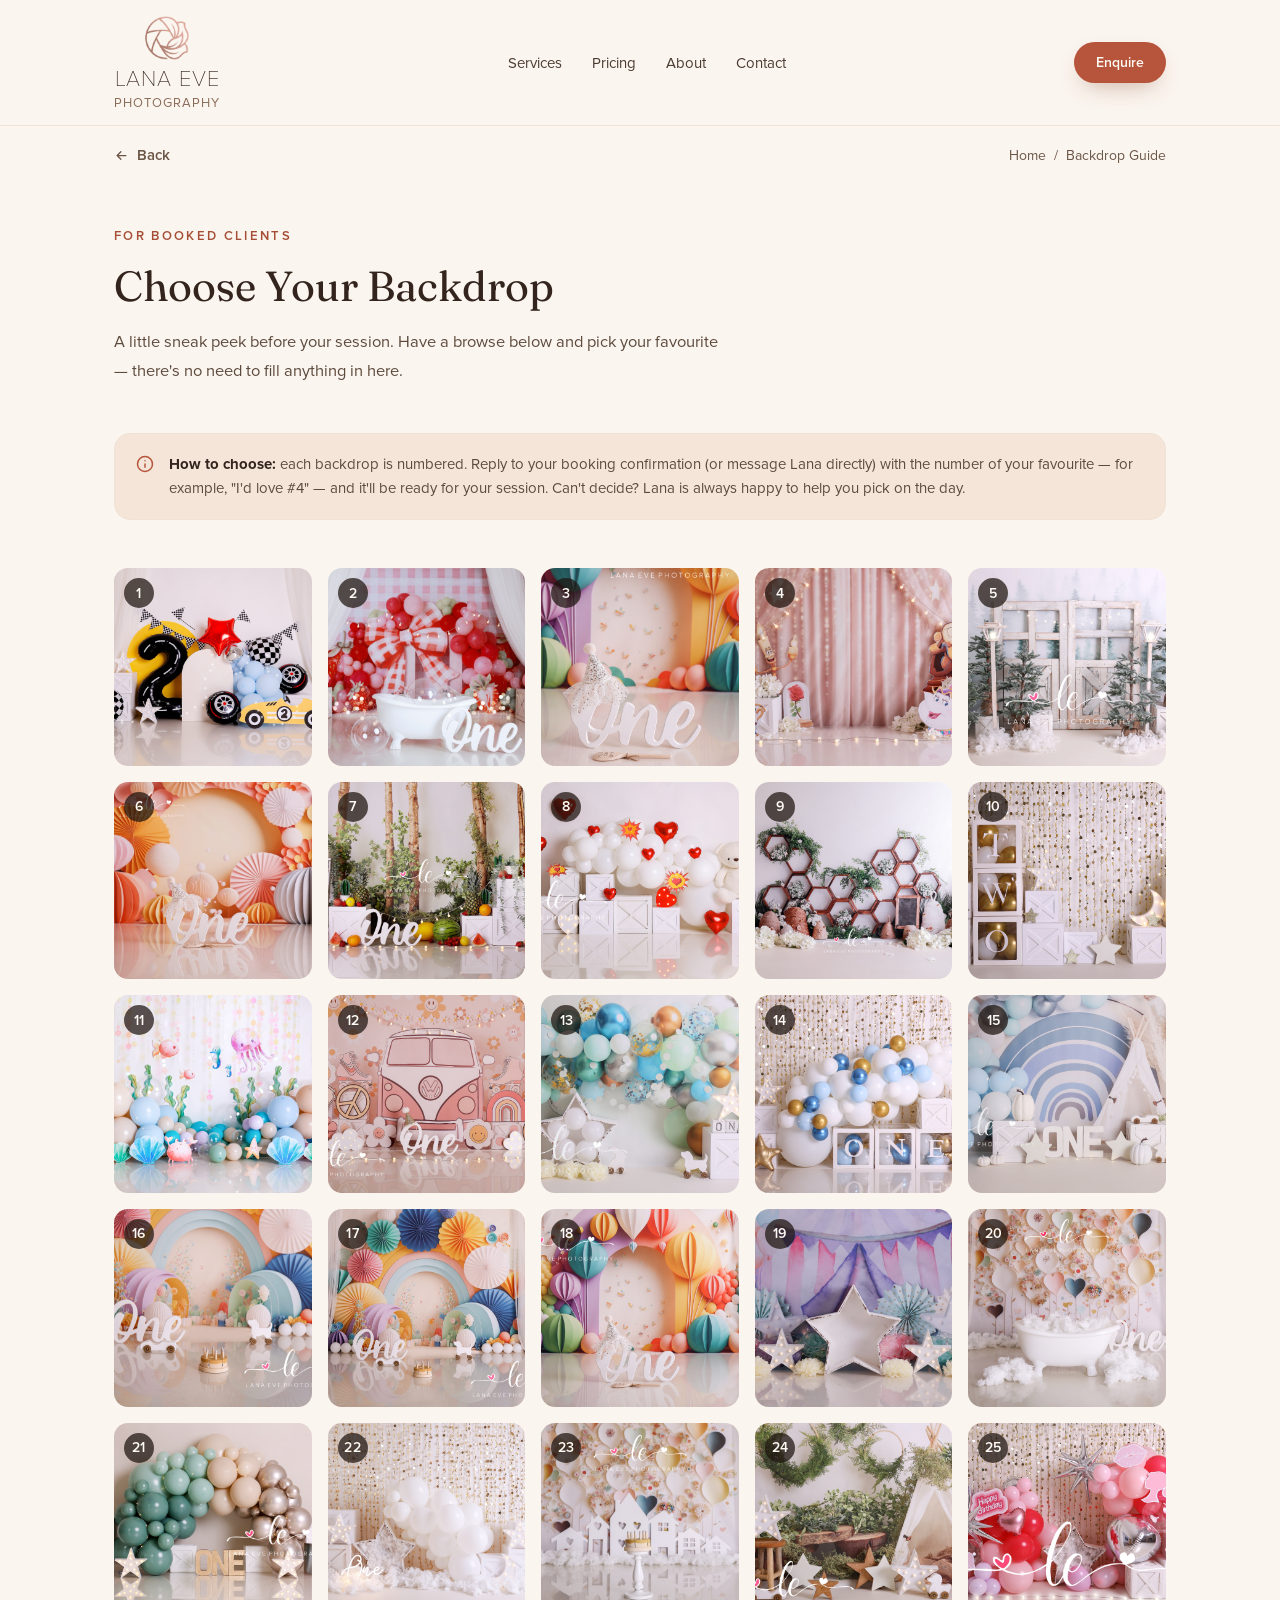
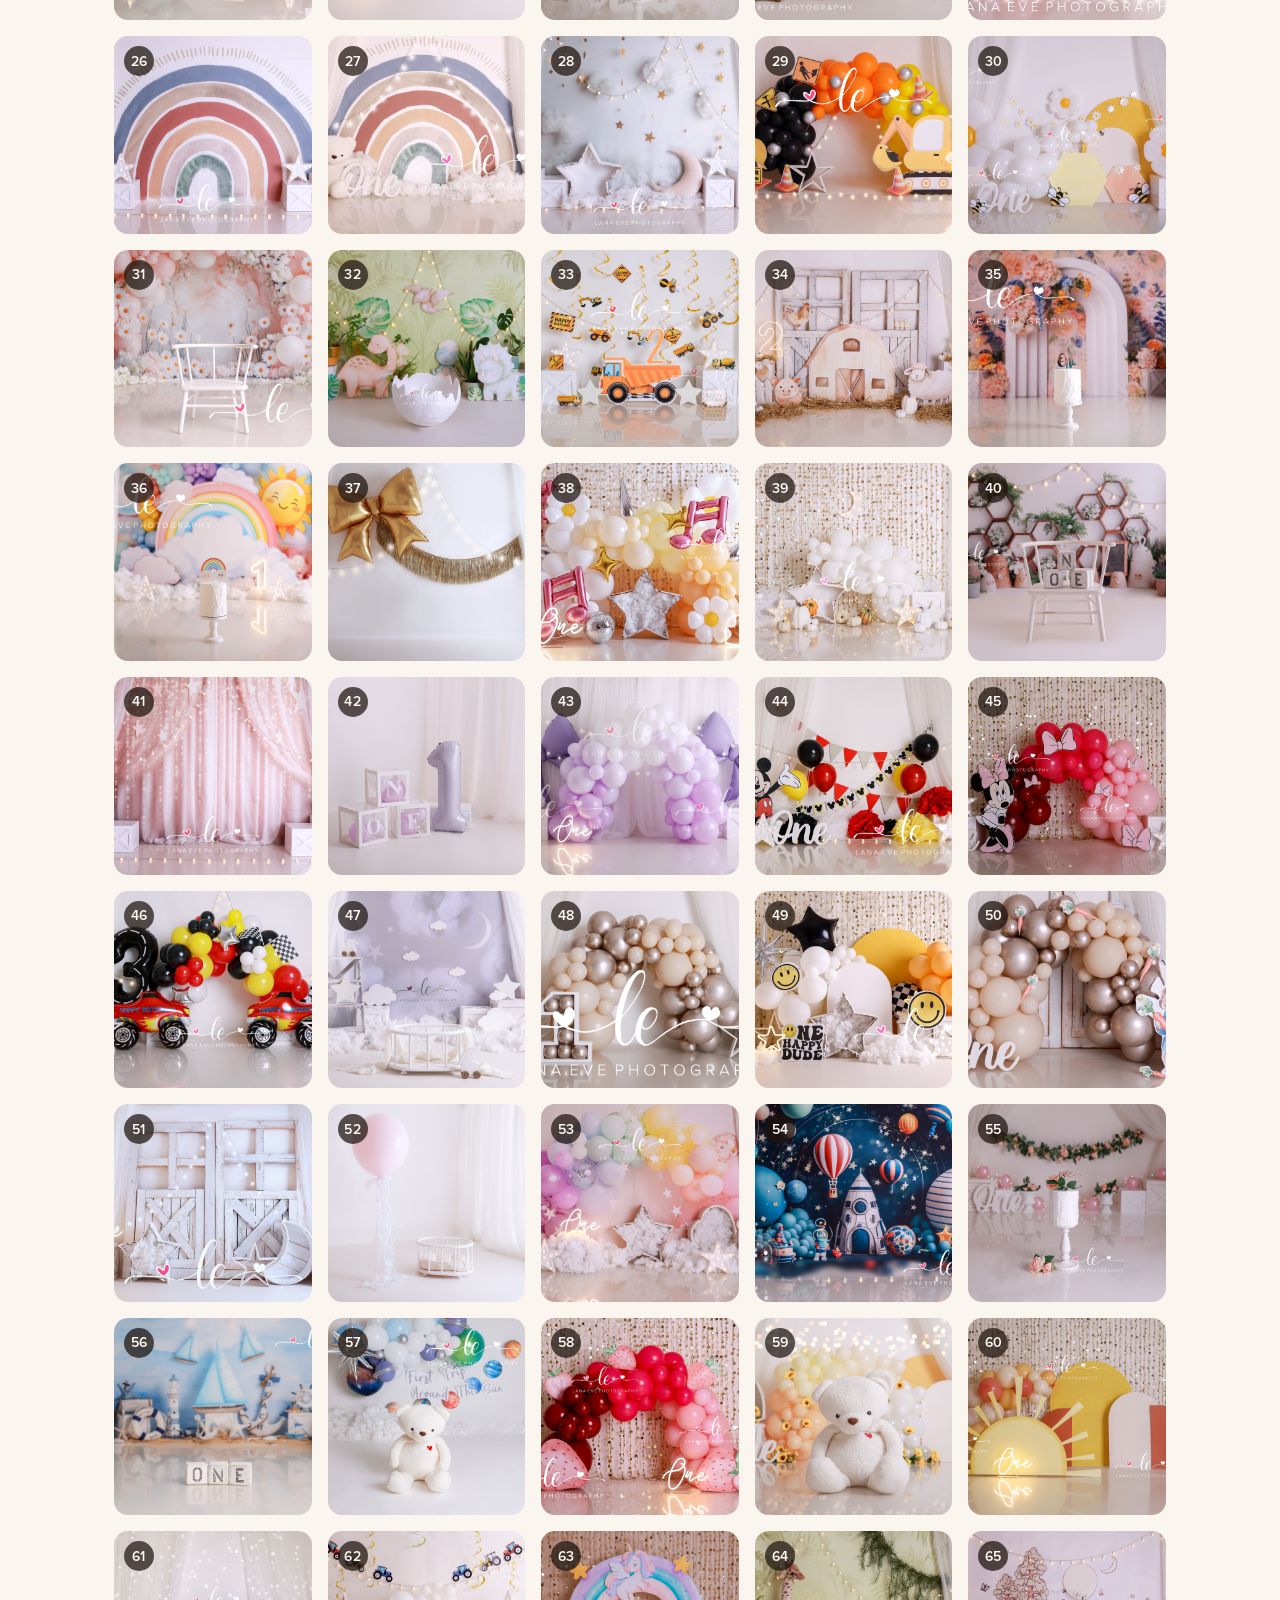
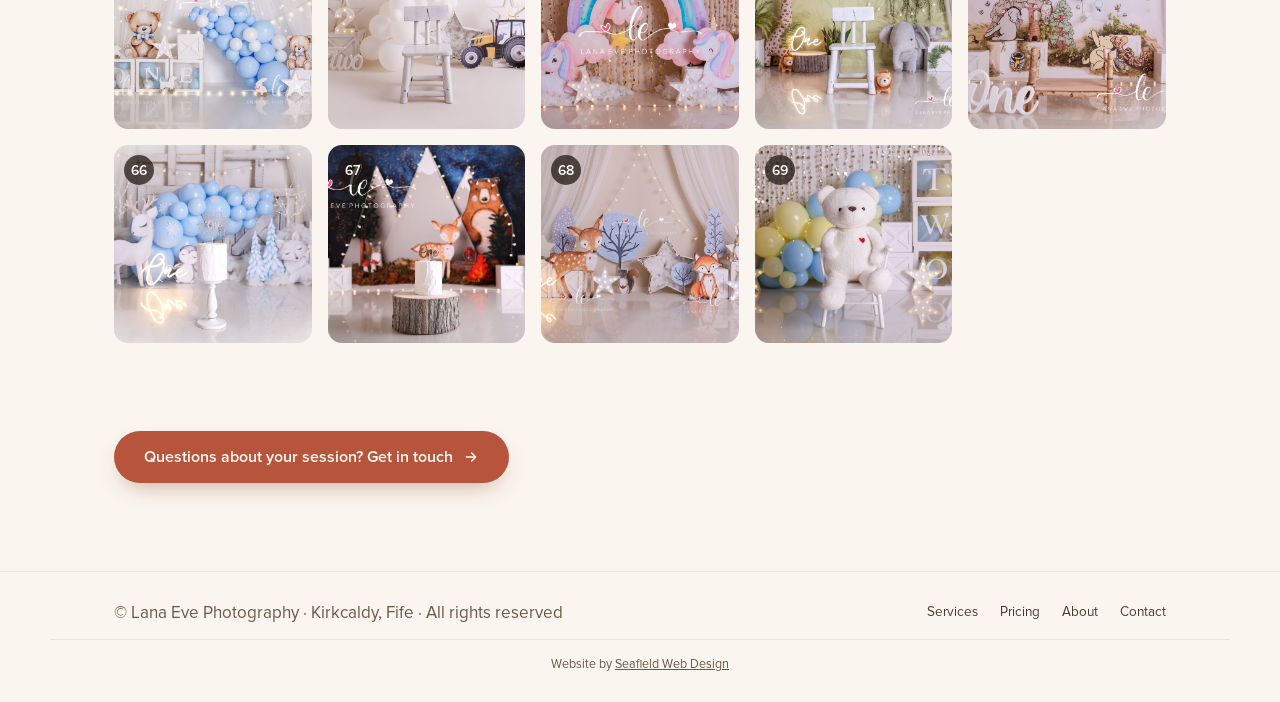
==== commit 01aa0b1f: "Replace placeholder backdrop swatches with 69 real photos backdrops.html showed 10 generated gradien" ====
--- a/backdrops.html
+++ b/backdrops.html
@@ -81,44 +81,281 @@
   <div class="backdrop-grid gallery-grid">
       <button type="button">
         <span class="backdrop-number" aria-hidden="true">1</span>
-        <img src="images/backdrops/01.jpg" alt="Backdrop 1" loading="lazy">
+        <img src="images/backdrops/01.jpg" alt="Racing-themed second birthday backdrop with checkered flags, balloons and a race car cutout" loading="lazy">
       </button>
       <button type="button">
         <span class="backdrop-number" aria-hidden="true">2</span>
-        <img src="images/backdrops/02.jpg" alt="Backdrop 2" loading="lazy">
+        <img src="images/backdrops/02.jpg" alt="Strawberry and gingham bow backdrop with a mini bathtub and bubbles prop" loading="lazy">
       </button>
       <button type="button">
         <span class="backdrop-number" aria-hidden="true">3</span>
-        <img src="images/backdrops/03.jpg" alt="Backdrop 3" loading="lazy">
+        <img src="images/backdrops/03.jpg" alt="Rainbow hot air balloon paper-fan backdrop with a party hat and a wooden One sign" loading="lazy">
       </button>
       <button type="button">
         <span class="backdrop-number" aria-hidden="true">4</span>
-        <img src="images/backdrops/04.jpg" alt="Backdrop 4" loading="lazy">
+        <img src="images/backdrops/04.jpg" alt="Beauty and the Beast-inspired backdrop with Lumière, Mrs Potts and an enchanted rose" loading="lazy">
       </button>
       <button type="button">
         <span class="backdrop-number" aria-hidden="true">5</span>
-        <img src="images/backdrops/05.jpg" alt="Backdrop 5" loading="lazy">
+        <img src="images/backdrops/05.jpg" alt="Snowy Christmas backdrop with barn doors, trees and lanterns" loading="lazy">
       </button>
       <button type="button">
         <span class="backdrop-number" aria-hidden="true">6</span>
-        <img src="images/backdrops/06.jpg" alt="Backdrop 6" loading="lazy">
+        <img src="images/backdrops/06.jpg" alt="Coral and peach paper-fan rainbow backdrop with pompoms and a party hat" loading="lazy">
       </button>
       <button type="button">
         <span class="backdrop-number" aria-hidden="true">7</span>
-        <img src="images/backdrops/07.jpg" alt="Backdrop 7" loading="lazy">
+        <img src="images/backdrops/07.jpg" alt="Tropical fruit-themed backdrop with birch trees, pineapples and watermelon" loading="lazy">
       </button>
       <button type="button">
         <span class="backdrop-number" aria-hidden="true">8</span>
-        <img src="images/backdrops/08.jpg" alt="Backdrop 8" loading="lazy">
+        <img src="images/backdrops/08.jpg" alt="Valentine-themed backdrop with red heart balloons, comic-style bursts and a teddy bear" loading="lazy">
       </button>
       <button type="button">
         <span class="backdrop-number" aria-hidden="true">9</span>
-        <img src="images/backdrops/09.jpg" alt="Backdrop 9" loading="lazy">
+        <img src="images/backdrops/09.jpg" alt="Honeycomb hexagon shelving backdrop with flowers and beehive props" loading="lazy">
       </button>
       <button type="button">
         <span class="backdrop-number" aria-hidden="true">10</span>
-        <img src="images/backdrops/10.jpg" alt="Backdrop 10" loading="lazy">
-      </button>
+        <img src="images/backdrops/10.jpg" alt="Gold and white Two birthday backdrop with string lights and star and moon lamps" loading="lazy">
+      </button>
+      <button type="button">
+        <span class="backdrop-number" aria-hidden="true">11</span>
+        <img src="images/backdrops/11.jpg" alt="Under-the-sea balloon garland backdrop with paper sea creatures and shells" loading="lazy">
+      </button>
+      <button type="button">
+        <span class="backdrop-number" aria-hidden="true">12</span>
+        <img src="images/backdrops/12.jpg" alt="Retro pink campervan backdrop with roller skates and smiley daisy wallpaper" loading="lazy">
+      </button>
+      <button type="button">
+        <span class="backdrop-number" aria-hidden="true">13</span>
+        <img src="images/backdrops/13.jpg" alt="Mint, gold and silver balloon garland backdrop with wooden toy animals and a star lamp" loading="lazy">
+      </button>
+      <button type="button">
+        <span class="backdrop-number" aria-hidden="true">14</span>
+        <img src="images/backdrops/14.jpg" alt="Blue, gold and white balloon garland backdrop with ONE boxes" loading="lazy">
+      </button>
+      <button type="button">
+        <span class="backdrop-number" aria-hidden="true">15</span>
+        <img src="images/backdrops/15.jpg" alt="Pastel blue rainbow backdrop with a teepee and white pumpkins" loading="lazy">
+      </button>
+      <button type="button">
+        <span class="backdrop-number" aria-hidden="true">16</span>
+        <img src="images/backdrops/16.jpg" alt="Curved rainbow backdrop with paper-fan arches over a miniature pastel garden scene" loading="lazy">
+      </button>
+      <button type="button">
+        <span class="backdrop-number" aria-hidden="true">17</span>
+        <img src="images/backdrops/17.jpg" alt="Paper pinwheel rainbow backdrop with layered arches over a miniature pastel garden scene" loading="lazy">
+      </button>
+      <button type="button">
+        <span class="backdrop-number" aria-hidden="true">18</span>
+        <img src="images/backdrops/18.jpg" alt="Pastel hot air balloon arch backdrop with a glittery party hat and butterflies" loading="lazy">
+      </button>
+      <button type="button">
+        <span class="backdrop-number" aria-hidden="true">19</span>
+        <img src="images/backdrops/19.jpg" alt="Circus-style pastel bunting backdrop with stars and pompoms" loading="lazy">
+      </button>
+      <button type="button">
+        <span class="backdrop-number" aria-hidden="true">20</span>
+        <img src="images/backdrops/20.jpg" alt="Paper heart balloon garden backdrop with a mini bathtub and bubbles prop" loading="lazy">
+      </button>
+      <button type="button">
+        <span class="backdrop-number" aria-hidden="true">21</span>
+        <img src="images/backdrops/21.jpg" alt="Sage, cream and gold balloon arch backdrop" loading="lazy">
+      </button>
+      <button type="button">
+        <span class="backdrop-number" aria-hidden="true">22</span>
+        <img src="images/backdrops/22.jpg" alt="White and gold sparkly garland backdrop with a balloon cloud and star and moon lamps" loading="lazy">
+      </button>
+      <button type="button">
+        <span class="backdrop-number" aria-hidden="true">23</span>
+        <img src="images/backdrops/23.jpg" alt="Paper heart balloon backdrop with a row of white paper houses" loading="lazy">
+      </button>
+      <button type="button">
+        <span class="backdrop-number" aria-hidden="true">24</span>
+        <img src="images/backdrops/24.jpg" alt="Boho greenery and wreath backdrop with a teepee and wooden stars" loading="lazy">
+      </button>
+      <button type="button">
+        <span class="backdrop-number" aria-hidden="true">25</span>
+        <img src="images/backdrops/25.jpg" alt="Barbie-inspired pink and red balloon arch with a silhouette and lips cutouts" loading="lazy">
+      </button>
+      <button type="button">
+        <span class="backdrop-number" aria-hidden="true">26</span>
+        <img src="images/backdrops/26.jpg" alt="Pastel rainbow balloon backdrop with daisies and smiley flowers" loading="lazy">
+      </button>
+      <button type="button">
+        <span class="backdrop-number" aria-hidden="true">27</span>
+        <img src="images/backdrops/27.jpg" alt="Boho sunset rainbow arch backdrop with a teddy bear" loading="lazy">
+      </button>
+      <button type="button">
+        <span class="backdrop-number" aria-hidden="true">28</span>
+        <img src="images/backdrops/28.jpg" alt="Cloud, star and moon backdrop with fairy lights" loading="lazy">
+      </button>
+      <button type="button">
+        <span class="backdrop-number" aria-hidden="true">29</span>
+        <img src="images/backdrops/29.jpg" alt="Construction-themed orange, black and yellow balloon arch with a digger cutout" loading="lazy">
+      </button>
+      <button type="button">
+        <span class="backdrop-number" aria-hidden="true">30</span>
+        <img src="images/backdrops/30.jpg" alt="Daisy and bee themed backdrop with pastel hexagons" loading="lazy">
+      </button>
+      <button type="button">
+        <span class="backdrop-number" aria-hidden="true">31</span>
+        <img src="images/backdrops/31.jpg" alt="Daisy field backdrop with a pink balloon arch and a white chair" loading="lazy">
+      </button>
+      <button type="button">
+        <span class="backdrop-number" aria-hidden="true">32</span>
+        <img src="images/backdrops/32.jpg" alt="Pastel dinosaur jungle backdrop" loading="lazy">
+      </button>
+      <button type="button">
+        <span class="backdrop-number" aria-hidden="true">33</span>
+        <img src="images/backdrops/33.jpg" alt="Construction-themed dump truck backdrop with a number two" loading="lazy">
+      </button>
+      <button type="button">
+        <span class="backdrop-number" aria-hidden="true">34</span>
+        <img src="images/backdrops/34.jpg" alt="Farm and barn backdrop with hay and animal cutouts" loading="lazy">
+      </button>
+      <button type="button">
+        <span class="backdrop-number" aria-hidden="true">35</span>
+        <img src="images/backdrops/35.jpg" alt="Floral arch backdrop with peach and blue flowers" loading="lazy">
+      </button>
+      <button type="button">
+        <span class="backdrop-number" aria-hidden="true">36</span>
+        <img src="images/backdrops/36.jpg" alt="Pastel rainbow and sunshine backdrop" loading="lazy">
+      </button>
+      <button type="button">
+        <span class="backdrop-number" aria-hidden="true">37</span>
+        <img src="images/backdrops/37.jpg" alt="Gold bow balloon backdrop with a tinsel garland" loading="lazy">
+      </button>
+      <button type="button">
+        <span class="backdrop-number" aria-hidden="true">38</span>
+        <img src="images/backdrops/38.jpg" alt="Disco-themed daisy and musical note balloon backdrop" loading="lazy">
+      </button>
+      <button type="button">
+        <span class="backdrop-number" aria-hidden="true">39</span>
+        <img src="images/backdrops/39.jpg" alt="Moon and star sequin backdrop with white pumpkins and bats" loading="lazy">
+      </button>
+      <button type="button">
+        <span class="backdrop-number" aria-hidden="true">40</span>
+        <img src="images/backdrops/40.jpg" alt="Honeycomb hexagon shelving backdrop with a chair and ONE blocks" loading="lazy">
+      </button>
+      <button type="button">
+        <span class="backdrop-number" aria-hidden="true">41</span>
+        <img src="images/backdrops/41.jpg" alt="Pink sparkly curtain backdrop with stars and string lights" loading="lazy">
+      </button>
+      <button type="button">
+        <span class="backdrop-number" aria-hidden="true">42</span>
+        <img src="images/backdrops/42.jpg" alt="Lilac balloon backdrop with ONE boxes and a number one balloon" loading="lazy">
+      </button>
+      <button type="button">
+        <span class="backdrop-number" aria-hidden="true">43</span>
+        <img src="images/backdrops/43.jpg" alt="Lilac and white balloon arch backdrop with bow balloons" loading="lazy">
+      </button>
+      <button type="button">
+        <span class="backdrop-number" aria-hidden="true">44</span>
+        <img src="images/backdrops/44.jpg" alt="Mickey Mouse themed red, black and yellow bunting backdrop" loading="lazy">
+      </button>
+      <button type="button">
+        <span class="backdrop-number" aria-hidden="true">45</span>
+        <img src="images/backdrops/45.jpg" alt="Minnie Mouse themed pink and red balloon arch" loading="lazy">
+      </button>
+      <button type="button">
+        <span class="backdrop-number" aria-hidden="true">46</span>
+        <img src="images/backdrops/46.jpg" alt="Monster truck racing backdrop with a number three" loading="lazy">
+      </button>
+      <button type="button">
+        <span class="backdrop-number" aria-hidden="true">47</span>
+        <img src="images/backdrops/47.jpg" alt="Moonlit clouds and stars nursery backdrop" loading="lazy">
+      </button>
+      <button type="button">
+        <span class="backdrop-number" aria-hidden="true">48</span>
+        <img src="images/backdrops/48.jpg" alt="Champagne and neutral balloon arch backdrop with a number one" loading="lazy">
+      </button>
+      <button type="button">
+        <span class="backdrop-number" aria-hidden="true">49</span>
+        <img src="images/backdrops/49.jpg" alt="Pastel rainbow balloon backdrop with ONE boxes" loading="lazy">
+      </button>
+      <button type="button">
+        <span class="backdrop-number" aria-hidden="true">50</span>
+        <img src="images/backdrops/50.jpg" alt="Peter Rabbit themed cream and gold balloon arch with carrots" loading="lazy">
+      </button>
+      <button type="button">
+        <span class="backdrop-number" aria-hidden="true">51</span>
+        <img src="images/backdrops/51.jpg" alt="Rustic white barn door backdrop with moon and star props" loading="lazy">
+      </button>
+      <button type="button">
+        <span class="backdrop-number" aria-hidden="true">52</span>
+        <img src="images/backdrops/52.jpg" alt="Pink balloon backdrop with an iridescent ribbon and a wicker basket" loading="lazy">
+      </button>
+      <button type="button">
+        <span class="backdrop-number" aria-hidden="true">53</span>
+        <img src="images/backdrops/53.jpg" alt="Pastel rainbow balloon garland backdrop with a neon One sign and clouds" loading="lazy">
+      </button>
+      <button type="button">
+        <span class="backdrop-number" aria-hidden="true">54</span>
+        <img src="images/backdrops/54.jpg" alt="Space and rocket ship galaxy backdrop" loading="lazy">
+      </button>
+      <button type="button">
+        <span class="backdrop-number" aria-hidden="true">55</span>
+        <img src="images/backdrops/55.jpg" alt="Rose garland backdrop with a floral one cake topper" loading="lazy">
+      </button>
+      <button type="button">
+        <span class="backdrop-number" aria-hidden="true">56</span>
+        <img src="images/backdrops/56.jpg" alt="Nautical sailboat backdrop with ONE blocks" loading="lazy">
+      </button>
+      <button type="button">
+        <span class="backdrop-number" aria-hidden="true">57</span>
+        <img src="images/backdrops/57.jpg" alt="Space and planets balloon garland backdrop with a teddy bear" loading="lazy">
+      </button>
+      <button type="button">
+        <span class="backdrop-number" aria-hidden="true">58</span>
+        <img src="images/backdrops/58.jpg" alt="Strawberry themed red and pink balloon garland backdrop" loading="lazy">
+      </button>
+      <button type="button">
+        <span class="backdrop-number" aria-hidden="true">59</span>
+        <img src="images/backdrops/59.jpg" alt="Sunflower balloon garland backdrop with a cream teddy bear" loading="lazy">
+      </button>
+      <button type="button">
+        <span class="backdrop-number" aria-hidden="true">60</span>
+        <img src="images/backdrops/60.jpg" alt="Sunburst arch backdrop with a glowing One sign" loading="lazy">
+      </button>
+      <button type="button">
+        <span class="backdrop-number" aria-hidden="true">61</span>
+        <img src="images/backdrops/61.jpg" alt="Blue and white teddy bear balloon arch with ONE boxes" loading="lazy">
+      </button>
+      <button type="button">
+        <span class="backdrop-number" aria-hidden="true">62</span>
+        <img src="images/backdrops/62.jpg" alt="Tractor backdrop with a number two" loading="lazy">
+      </button>
+      <button type="button">
+        <span class="backdrop-number" aria-hidden="true">63</span>
+        <img src="images/backdrops/63.jpg" alt="Sparkly unicorn and rainbow backdrop" loading="lazy">
+      </button>
+      <button type="button">
+        <span class="backdrop-number" aria-hidden="true">64</span>
+        <img src="images/backdrops/64.jpg" alt="Safari jungle backdrop with plush animals" loading="lazy">
+      </button>
+      <button type="button">
+        <span class="backdrop-number" aria-hidden="true">65</span>
+        <img src="images/backdrops/65.jpg" alt="Winnie the Pooh woodland backdrop" loading="lazy">
+      </button>
+      <button type="button">
+        <span class="backdrop-number" aria-hidden="true">66</span>
+        <img src="images/backdrops/66.jpg" alt="Winter wonderland blue snowflake balloon arch with a deer, fox and penguin" loading="lazy">
+      </button>
+      <button type="button">
+        <span class="backdrop-number" aria-hidden="true">67</span>
+        <img src="images/backdrops/67.jpg" alt="Woodland mountains backdrop with a bear, deer and campfire" loading="lazy">
+      </button>
+      <button type="button">
+        <span class="backdrop-number" aria-hidden="true">68</span>
+        <img src="images/backdrops/68.jpg" alt="Woodland animals backdrop with a deer, fox and squirrel" loading="lazy">
+      </button>
+      <button type="button">
+        <span class="backdrop-number" aria-hidden="true">69</span>
+        <img src="images/backdrops/69.jpg" alt="Cream teddy bear on a chair with blue and yellow balloons" loading="lazy">
+      </button>
+
   </div>
 </div>
 
--- a/styles.css
+++ b/styles.css
@@ -68,7 +68,7 @@
 .eyebrow { font-family: 'Proxima Nova', sans-serif; font-size: 13px; letter-spacing: 0.18em; text-transform: uppercase; font-weight: 600; color: var(--accent-text); }
 .btn-primary { display: inline-flex; align-items: center; gap: 10px; padding: 16px 30px; border-radius: 999px; font-family: 'Proxima Nova', sans-serif; font-weight: 600; font-size: 16px; color: #fdf9f4; text-decoration: none; box-shadow: 0 10px 24px -10px rgba(120, 60, 30, 0.45); background: var(--accent); border: none; cursor: pointer; transition: transform 160ms ease-out; }
 .btn-primary:active { transform: scale(0.97); }
-.btn-secondary { display: inline-flex; align-items: center; gap: 8px; font-family: 'Proxima Nova', sans-serif; font-weight: 600; font-size: 15px; text-decoration: none; color: var(--accent-text); transition: transform 160ms ease-out; }
+.btn-secondary { display: inline-flex; align-items: center; gap: 8px; font-family: 'Proxima Nova', sans-serif; font-weight: 600; font-size: 15px; text-decoration: none; color: var(--accent-text); transition: transform 160ms ease-out; border: none; background: none; padding: 0; cursor: pointer; }
 .btn-secondary:active { transform: scale(0.97); }
 .card { background: var(--card-bg); border: 1px solid var(--border); border-radius: 18px; }
 .nav-link { font-size: 15px; font-weight: 500; color: #4a3a30; }
@@ -148,6 +148,10 @@
 .service-card-body > svg { stroke-width: 2; }
 .service-card-body h3 { font-size: 23px; color: var(--ink-soft); }
 .service-card-body p { font-size: 15px; line-height: 1.6; color: var(--body-text); }
+.service-card-actions { display: flex; flex-wrap: wrap; align-items: center; gap: 12px; margin-top: 6px; }
+.service-card-pills { display: flex; flex-wrap: wrap; gap: 8px; }
+.card-pill { display: inline-flex; align-items: center; gap: 6px; font-family: 'Proxima Nova', sans-serif; font-weight: 600; font-size: 13px; color: var(--muted); border: 1px solid var(--border); border-radius: 999px; padding: 7px 14px; background: var(--card-bg); cursor: pointer; text-decoration: none; transition: color 150ms ease, border-color 150ms ease; }
+.card-pill:hover { color: var(--accent-text); border-color: var(--accent-text); }
 
 /* Pricing table */
 .sr-only { position: absolute; width: 1px; height: 1px; padding: 0; margin: -1px; overflow: hidden; clip: rect(0,0,0,0); white-space: nowrap; border: 0; }
@@ -217,6 +221,9 @@
 .contact-form-success.is-visible { display: flex; }
 .contact-form-success h3 { font-size: 21px; color: var(--ink-soft); }
 .contact-form-success p { font-size: 15px; color: var(--body-text); }
+.contact-form-error { display: none; margin: 0; padding: 12px 16px; border: 1px solid var(--field-border); border-radius: 12px; background: var(--tan); font-size: 14px; color: var(--accent-text); }
+.contact-form-error.is-visible { display: block; }
+.contact-form-error a { color: var(--accent-text); text-decoration: underline; }
 
 /* Footer */
 .site-footer { border-top: 1px solid var(--border); padding: 30px 0; }
@@ -291,6 +298,16 @@
 .lightbox-close { top: -18px; right: -18px; }
 .lightbox-prev { left: -60px; top: 50%; transform: translateY(-50%); }
 .lightbox-next { right: -60px; top: 50%; transform: translateY(-50%); }
+
+/* Session prep info modal */
+.prep-modal { border: none; border-radius: 18px; padding: 0; max-width: 480px; width: calc(100% - 40px); background: var(--card-bg); box-shadow: 0 30px 70px -20px rgba(30,20,14,0.4); }
+.prep-modal::backdrop { background: rgba(30,20,14,0.5); }
+.prep-modal-inner { padding: 34px 30px 30px; position: relative; }
+.prep-modal-close { position: absolute; top: 14px; right: 14px; width: 34px; height: 34px; border-radius: 999px; border: 1px solid var(--border); background: var(--card-bg); display: flex; align-items: center; justify-content: center; cursor: pointer; color: var(--muted); padding: 0; }
+.prep-modal-close:hover { color: var(--accent-text); }
+.prep-modal h3 { font-size: 21px; color: var(--ink-soft); margin: 0 0 16px; padding-right: 30px; }
+.prep-modal p { font-size: 15px; line-height: 1.6; color: var(--body-text); margin: 0 0 14px; }
+.prep-modal p:last-child { margin-bottom: 0; }
 @media (max-width: 720px) {
   .lightbox-close { top: -52px; right: 0; }
   .lightbox-prev { left: 0; top: auto; bottom: -56px; transform: none; }
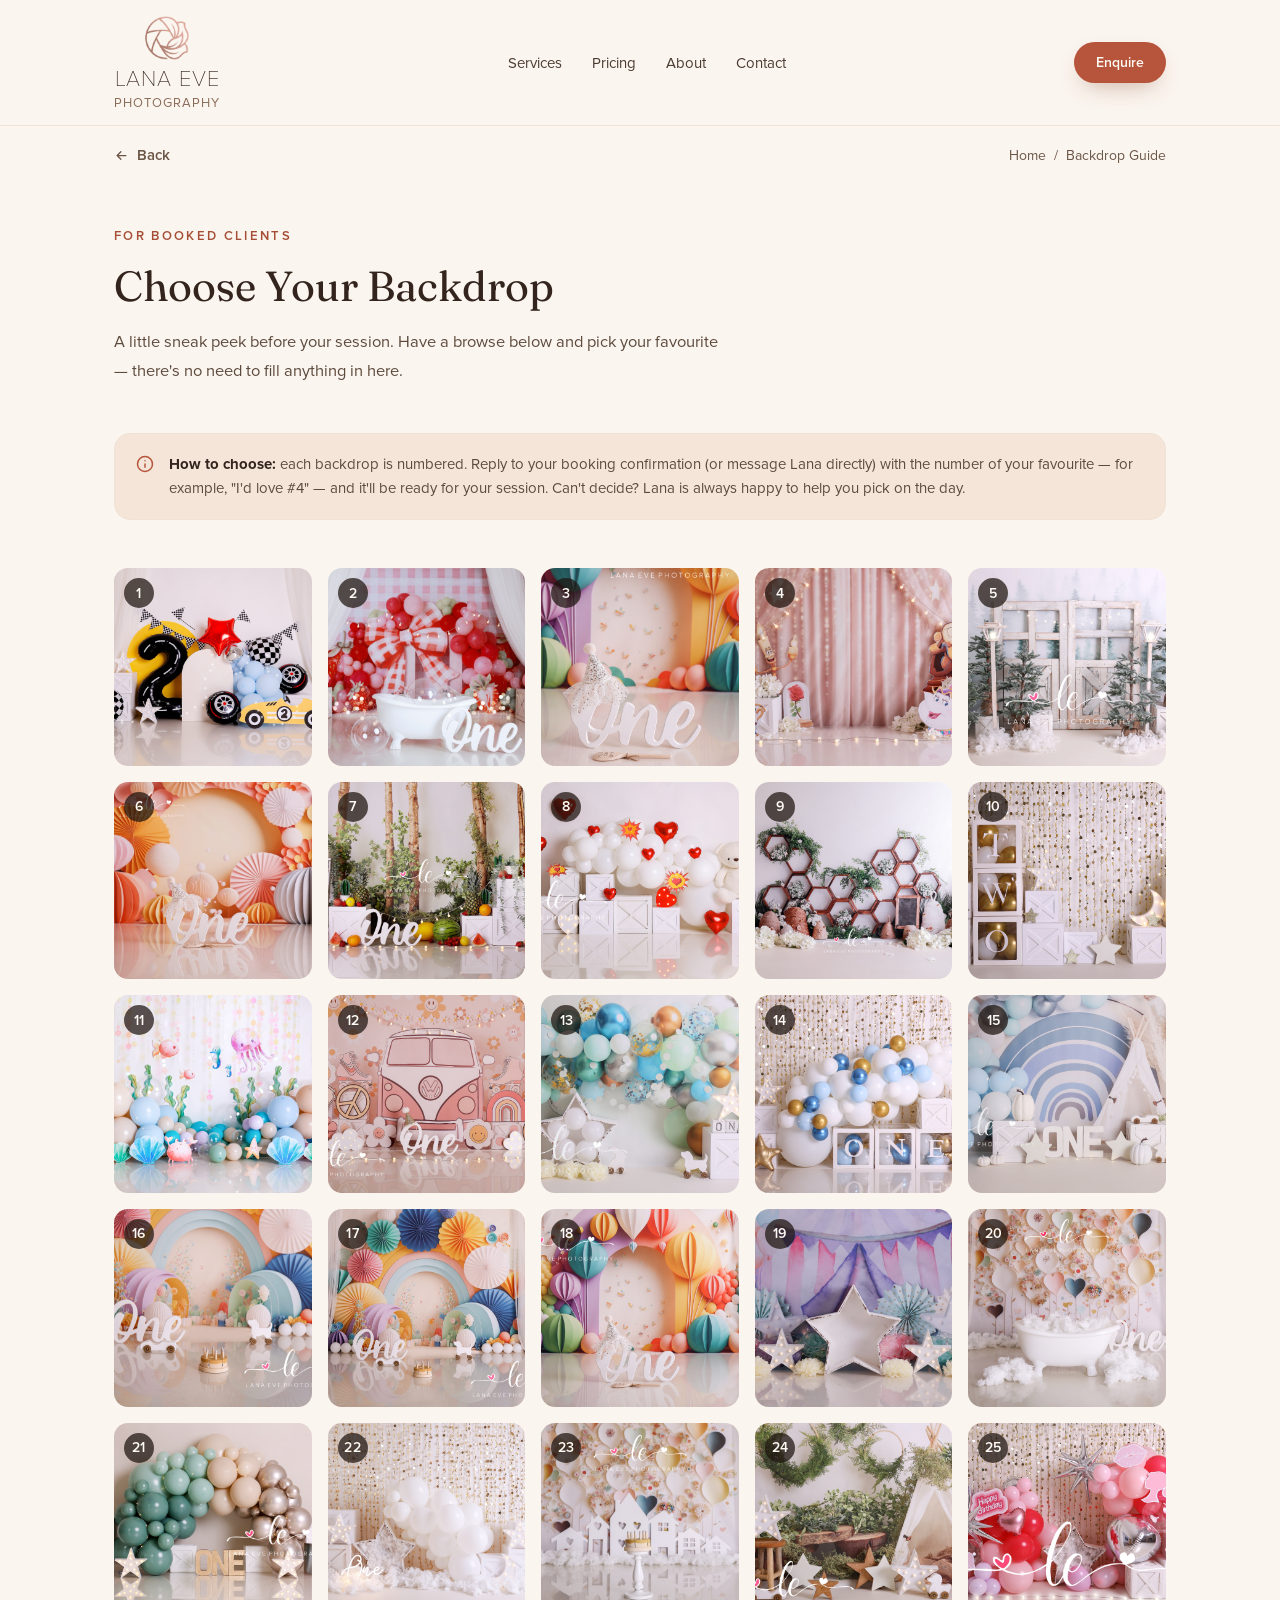
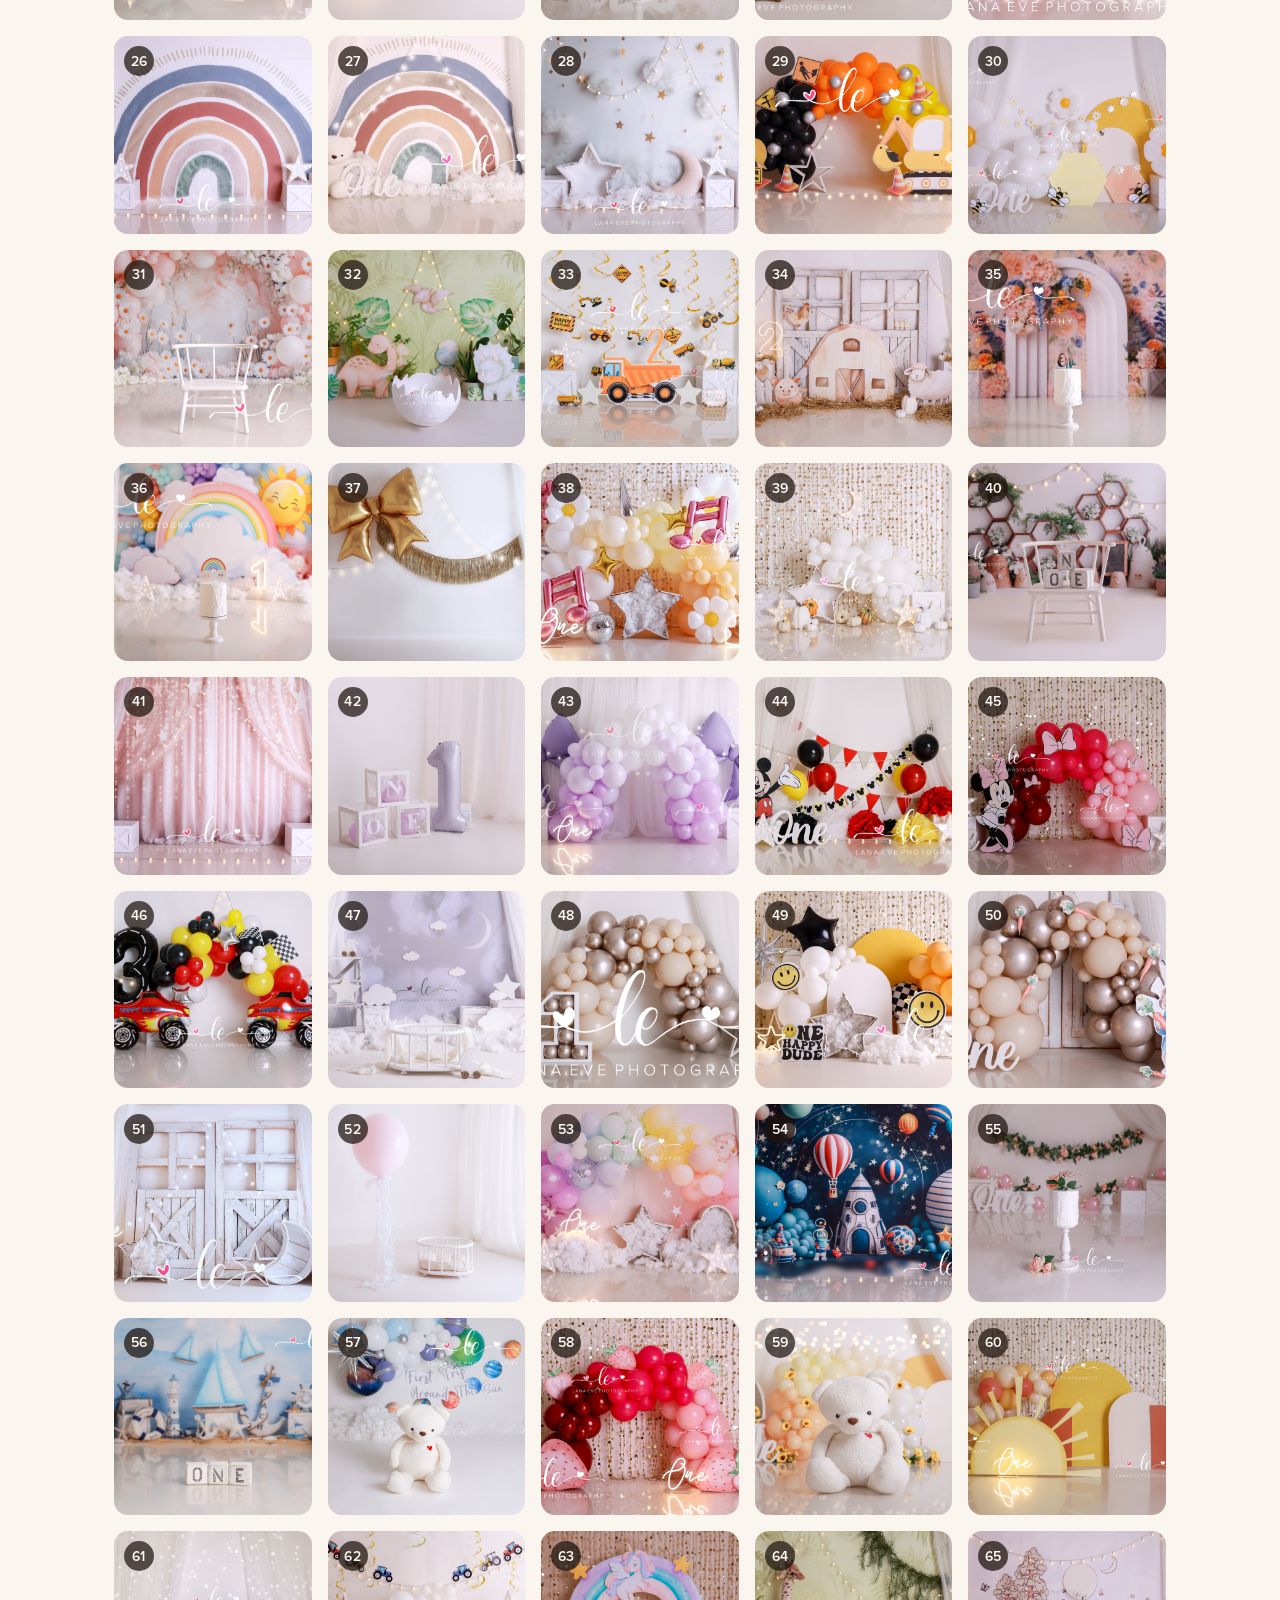
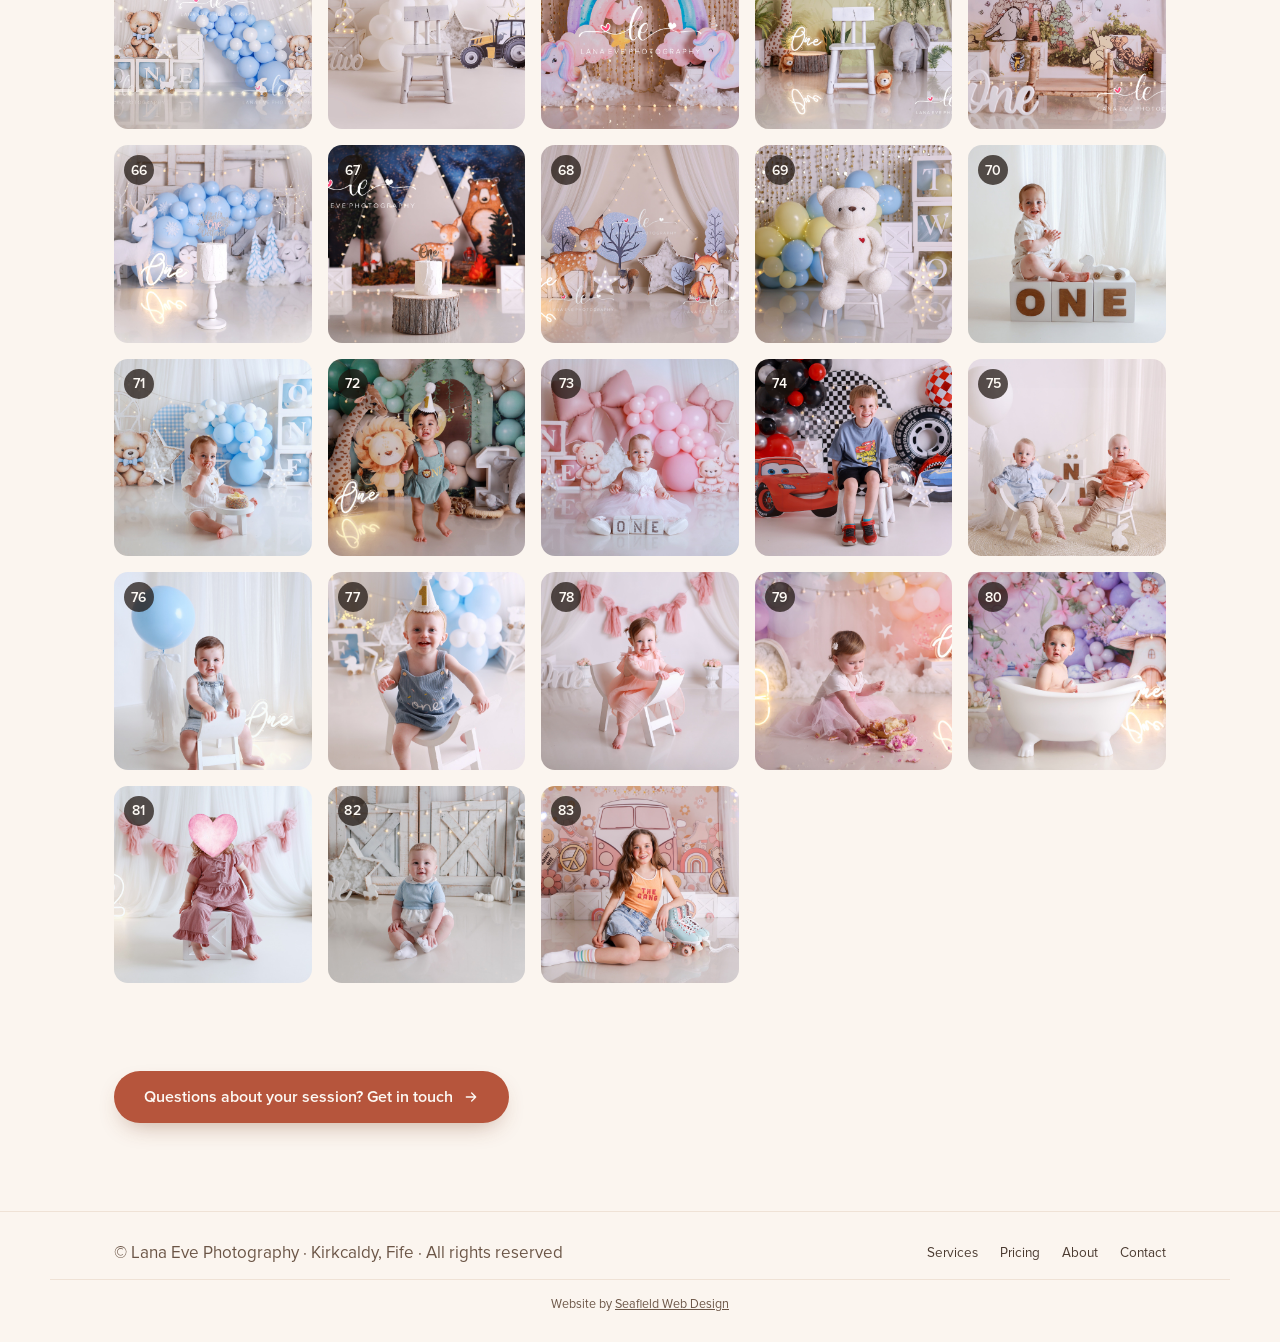
==== commit acb5f334: "Add the 14 real-session backdrop photos back in, per request The previous commit left these out of b" ====
--- a/backdrops.html
+++ b/backdrops.html
@@ -355,6 +355,62 @@
         <span class="backdrop-number" aria-hidden="true">69</span>
         <img src="images/backdrops/69.jpg" alt="Cream teddy bear on a chair with blue and yellow balloons" loading="lazy">
       </button>
+      <button type="button">
+        <span class="backdrop-number" aria-hidden="true">70</span>
+        <img src="images/backdrops/70.jpg" alt="Baby sitting on ONE blocks with a toy duck, sheer curtain backdrop" loading="lazy">
+      </button>
+      <button type="button">
+        <span class="backdrop-number" aria-hidden="true">71</span>
+        <img src="images/backdrops/71.jpg" alt="Baby's cake smash in front of a blue gingham and teddy bear backdrop with balloon garland" loading="lazy">
+      </button>
+      <button type="button">
+        <span class="backdrop-number" aria-hidden="true">72</span>
+        <img src="images/backdrops/72.jpg" alt="Child in a safari-themed first birthday outfit with a jungle animal balloon backdrop" loading="lazy">
+      </button>
+      <button type="button">
+        <span class="backdrop-number" aria-hidden="true">73</span>
+        <img src="images/backdrops/73.jpg" alt="Baby in a pink dress sitting with ONE blocks in front of a pink bow balloon backdrop" loading="lazy">
+      </button>
+      <button type="button">
+        <span class="backdrop-number" aria-hidden="true">74</span>
+        <img src="images/backdrops/74.jpg" alt="Child sitting in front of a racing-themed checkered flag balloon backdrop" loading="lazy">
+      </button>
+      <button type="button">
+        <span class="backdrop-number" aria-hidden="true">75</span>
+        <img src="images/backdrops/75.jpg" alt="Twins sitting in white chairs with ONE blocks, sheer curtain backdrop" loading="lazy">
+      </button>
+      <button type="button">
+        <span class="backdrop-number" aria-hidden="true">76</span>
+        <img src="images/backdrops/76.jpg" alt="Baby sitting on a chair with a blue balloon and a neon One sign" loading="lazy">
+      </button>
+      <button type="button">
+        <span class="backdrop-number" aria-hidden="true">77</span>
+        <img src="images/backdrops/77.jpg" alt="Baby in a blue corduroy one outfit and party hat with a star and balloon backdrop" loading="lazy">
+      </button>
+      <button type="button">
+        <span class="backdrop-number" aria-hidden="true">78</span>
+        <img src="images/backdrops/78.jpg" alt="Baby in a pink dress in front of a pink tassel garland backdrop" loading="lazy">
+      </button>
+      <button type="button">
+        <span class="backdrop-number" aria-hidden="true">79</span>
+        <img src="images/backdrops/79.jpg" alt="Toddler's cake smash in front of a pastel rainbow and star backdrop" loading="lazy">
+      </button>
+      <button type="button">
+        <span class="backdrop-number" aria-hidden="true">80</span>
+        <img src="images/backdrops/80.jpg" alt="Baby in a bathtub prop in front of a fairy and mushroom house backdrop" loading="lazy">
+      </button>
+      <button type="button">
+        <span class="backdrop-number" aria-hidden="true">81</span>
+        <img src="images/backdrops/81.jpg" alt="Child in a pink outfit sitting on a white crate in front of a tassel garland backdrop" loading="lazy">
+      </button>
+      <button type="button">
+        <span class="backdrop-number" aria-hidden="true">82</span>
+        <img src="images/backdrops/82.jpg" alt="Baby sitting in front of a rustic white barn door backdrop with a star and pumpkins" loading="lazy">
+      </button>
+      <button type="button">
+        <span class="backdrop-number" aria-hidden="true">83</span>
+        <img src="images/backdrops/83.jpg" alt="Child in front of a retro pink campervan and roller skate backdrop" loading="lazy">
+      </button>
 
   </div>
 </div>
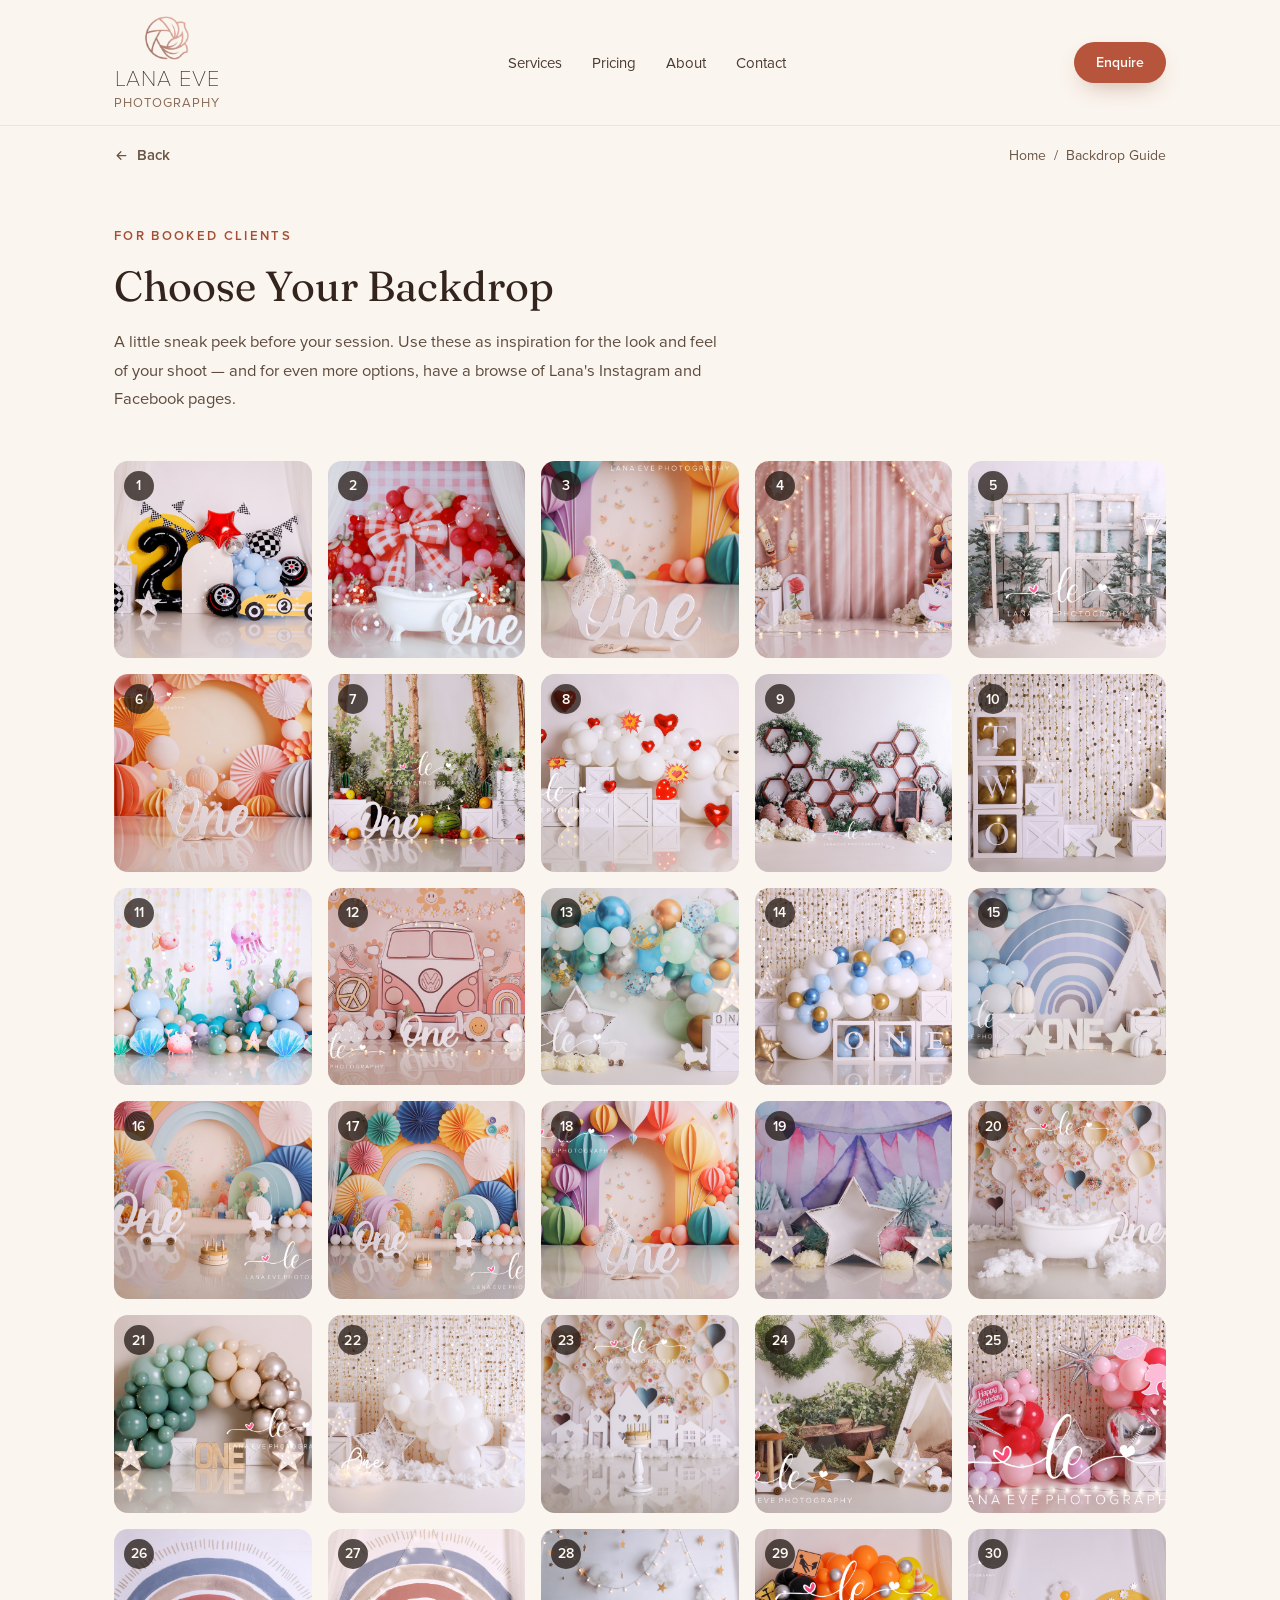
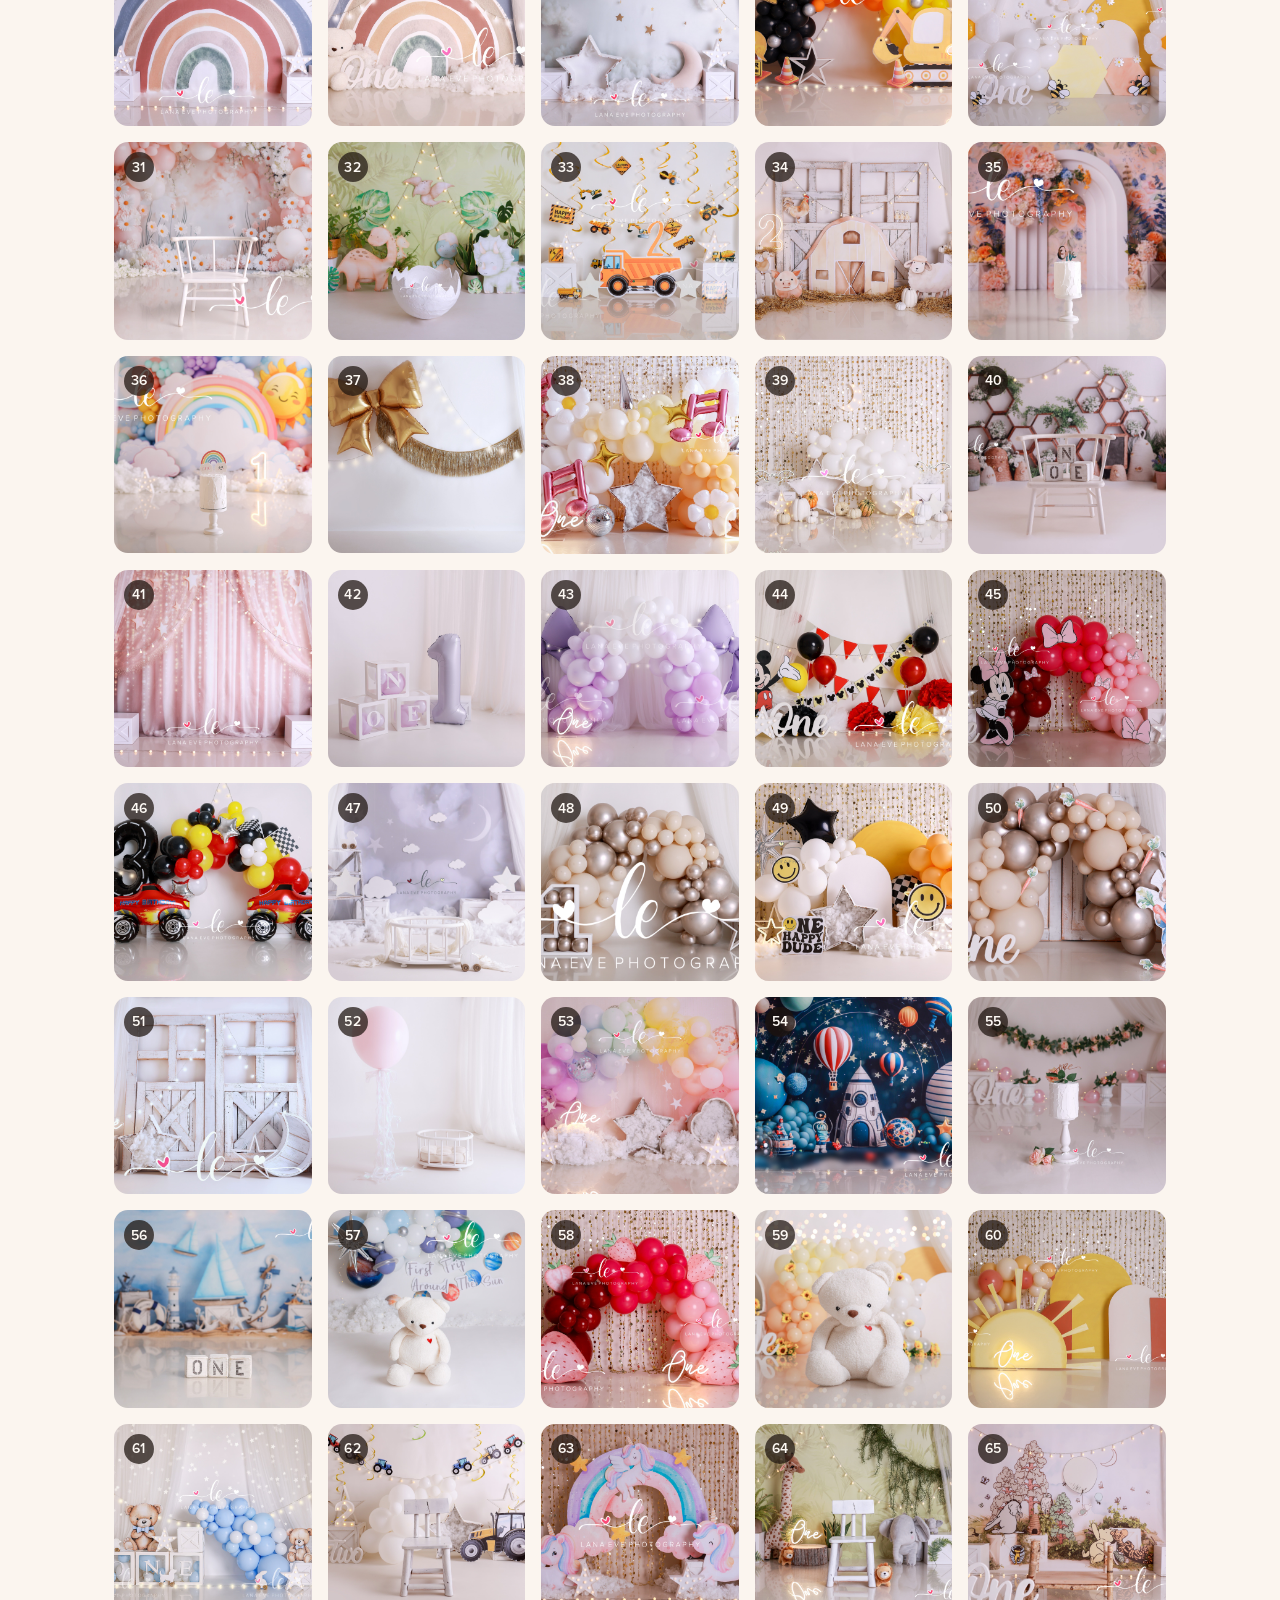
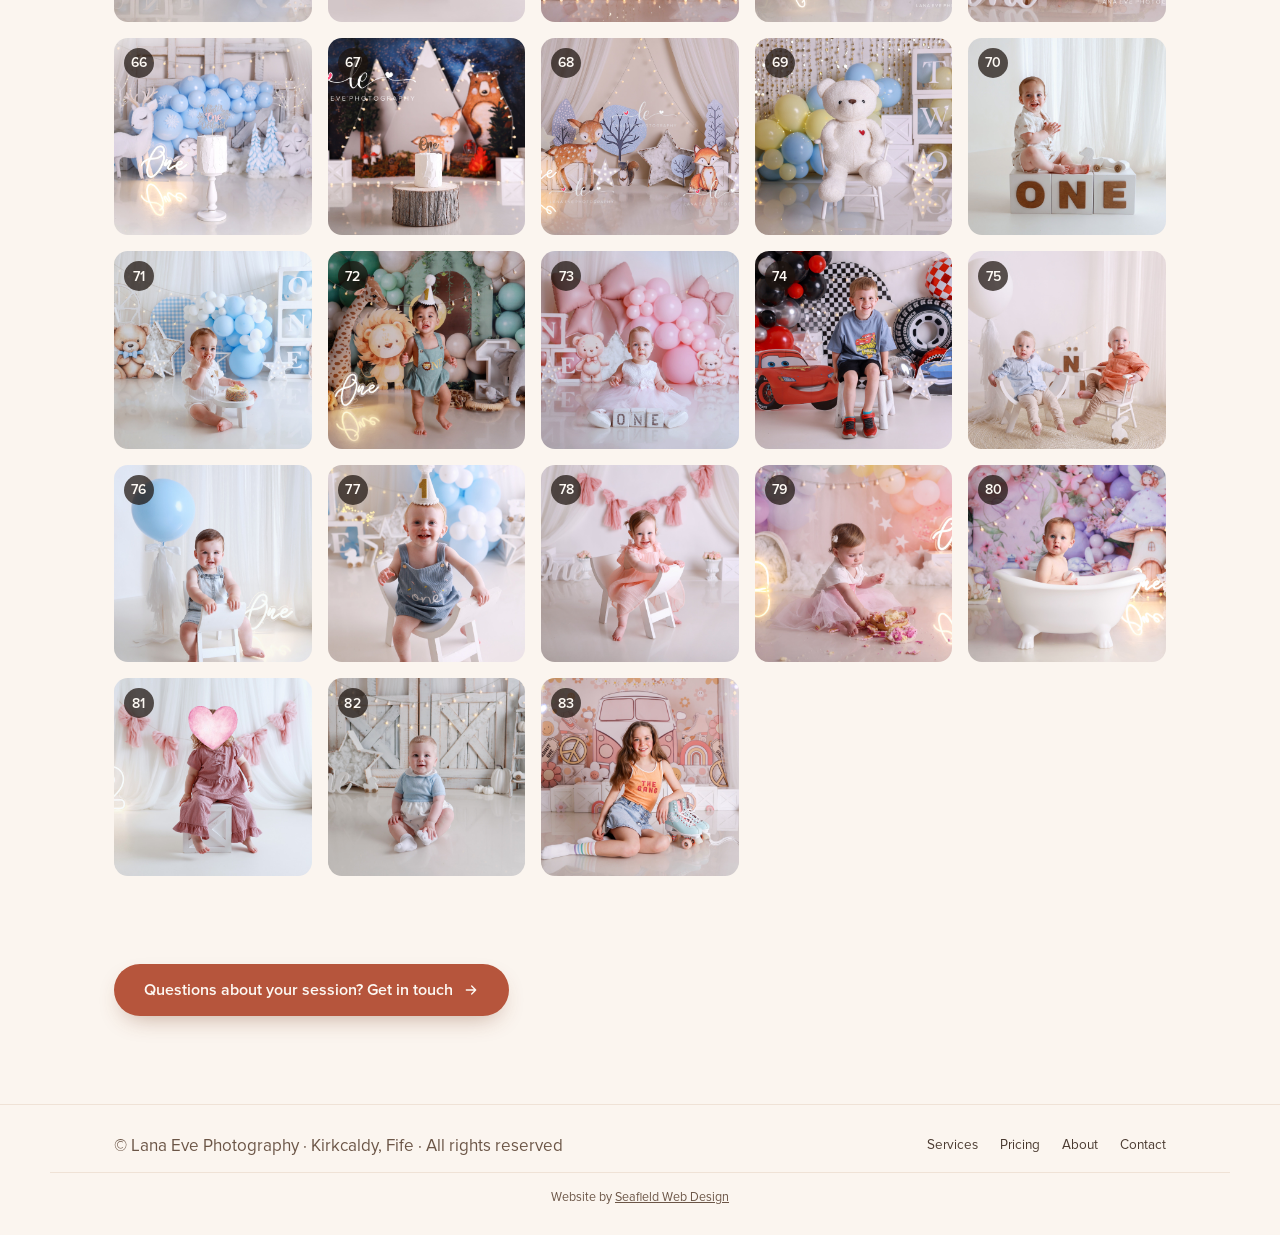
==== commit 5ef03f4b: "Remove backdrop "how to choose" box, reframe as inspiration Dropped the numbered-reply instruction b" ====
--- a/backdrops.html
+++ b/backdrops.html
@@ -64,15 +64,7 @@
   <div class="gallery-hero">
     <span class="eyebrow">For Booked Clients</span>
     <h1>Choose Your Backdrop</h1>
-    <p>A little sneak peek before your session. Have a browse below and pick your favourite &mdash; there's no need to fill anything in here.</p>
-  </div>
-</div>
-
-<!-- INSTRUCTION NOTE -->
-<div class="container">
-  <div class="backdrop-note">
-    <svg width="20" height="20" viewBox="0 0 24 24" fill="none" stroke="currentColor" stroke-width="1.8" stroke-linecap="round" stroke-linejoin="round"><path d="M12 16v-4M12 8h.01"></path><circle cx="12" cy="12" r="9"></circle></svg>
-    <p><strong>How to choose:</strong> each backdrop is numbered. Reply to your booking confirmation (or message Lana directly) with the number of your favourite &mdash; for example, "I'd love #4" &mdash; and it'll be ready for your session. Can't decide? Lana is always happy to help you pick on the day.</p>
+    <p>A little sneak peek before your session. Use these as inspiration for the look and feel of your shoot &mdash; and for even more options, have a browse of Lana's Instagram and Facebook pages.</p>
   </div>
 </div>
 
--- a/styles.css
+++ b/styles.css
@@ -267,10 +267,6 @@
 }
 
 /* Backdrop chooser (private, unlisted page for booked clients) */
-.backdrop-note { display: flex; gap: 14px; align-items: flex-start; background: var(--tan); border: 1px solid var(--border); border-radius: 16px; padding: 18px 20px; margin-bottom: clamp(32px,5vw,48px); }
-.backdrop-note svg { flex-shrink: 0; margin-top: 2px; color: var(--accent); }
-.backdrop-note p { font-size: 15px; line-height: 1.65; color: var(--body-text); }
-.backdrop-note strong { color: var(--ink-soft); }
 .backdrop-grid { display: grid; grid-template-columns: repeat(5, minmax(0,1fr)); gap: 16px; padding-bottom: clamp(56px,7vw,88px); }
 .backdrop-grid button { position: relative; padding: 0; border: none; background: none; cursor: zoom-in; border-radius: 14px; overflow: hidden; aspect-ratio: 1/1; display: block; transition: transform 160ms ease-out; }
 .backdrop-grid button:active { transform: scale(0.97); }
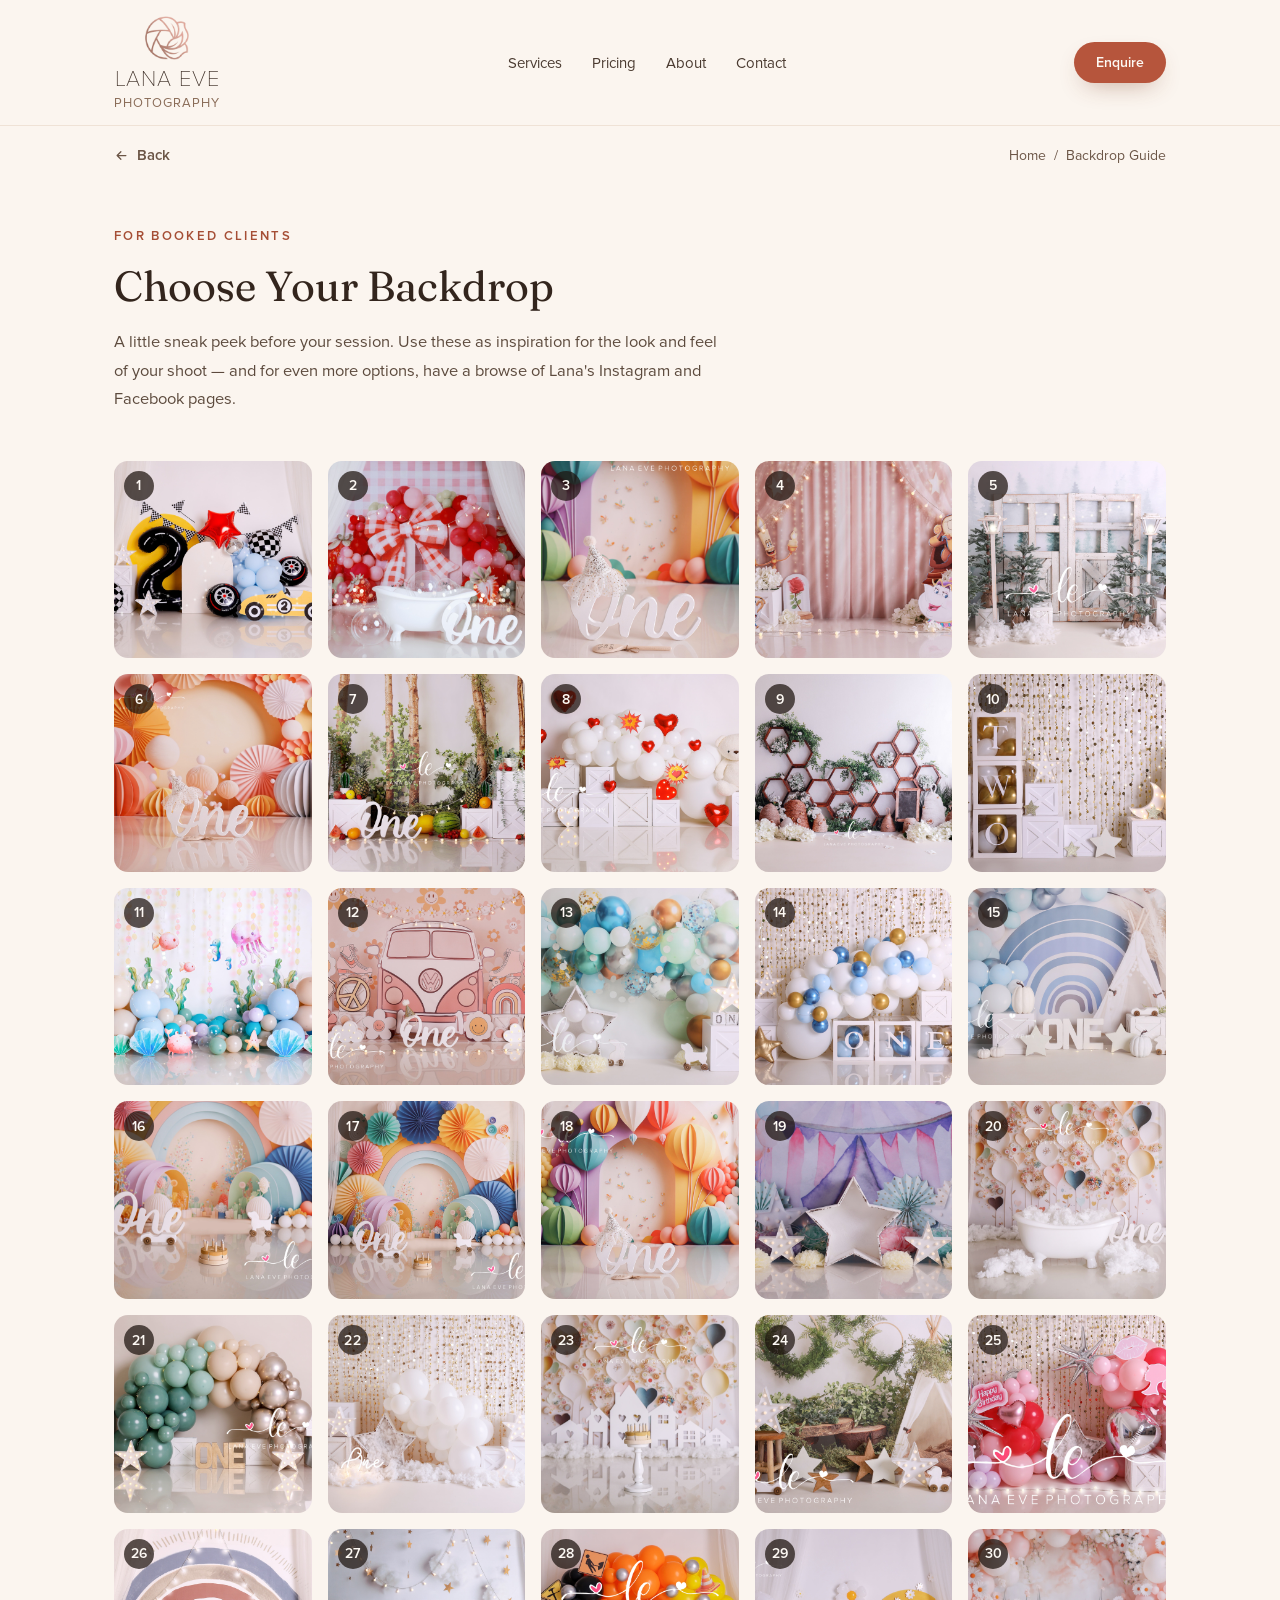
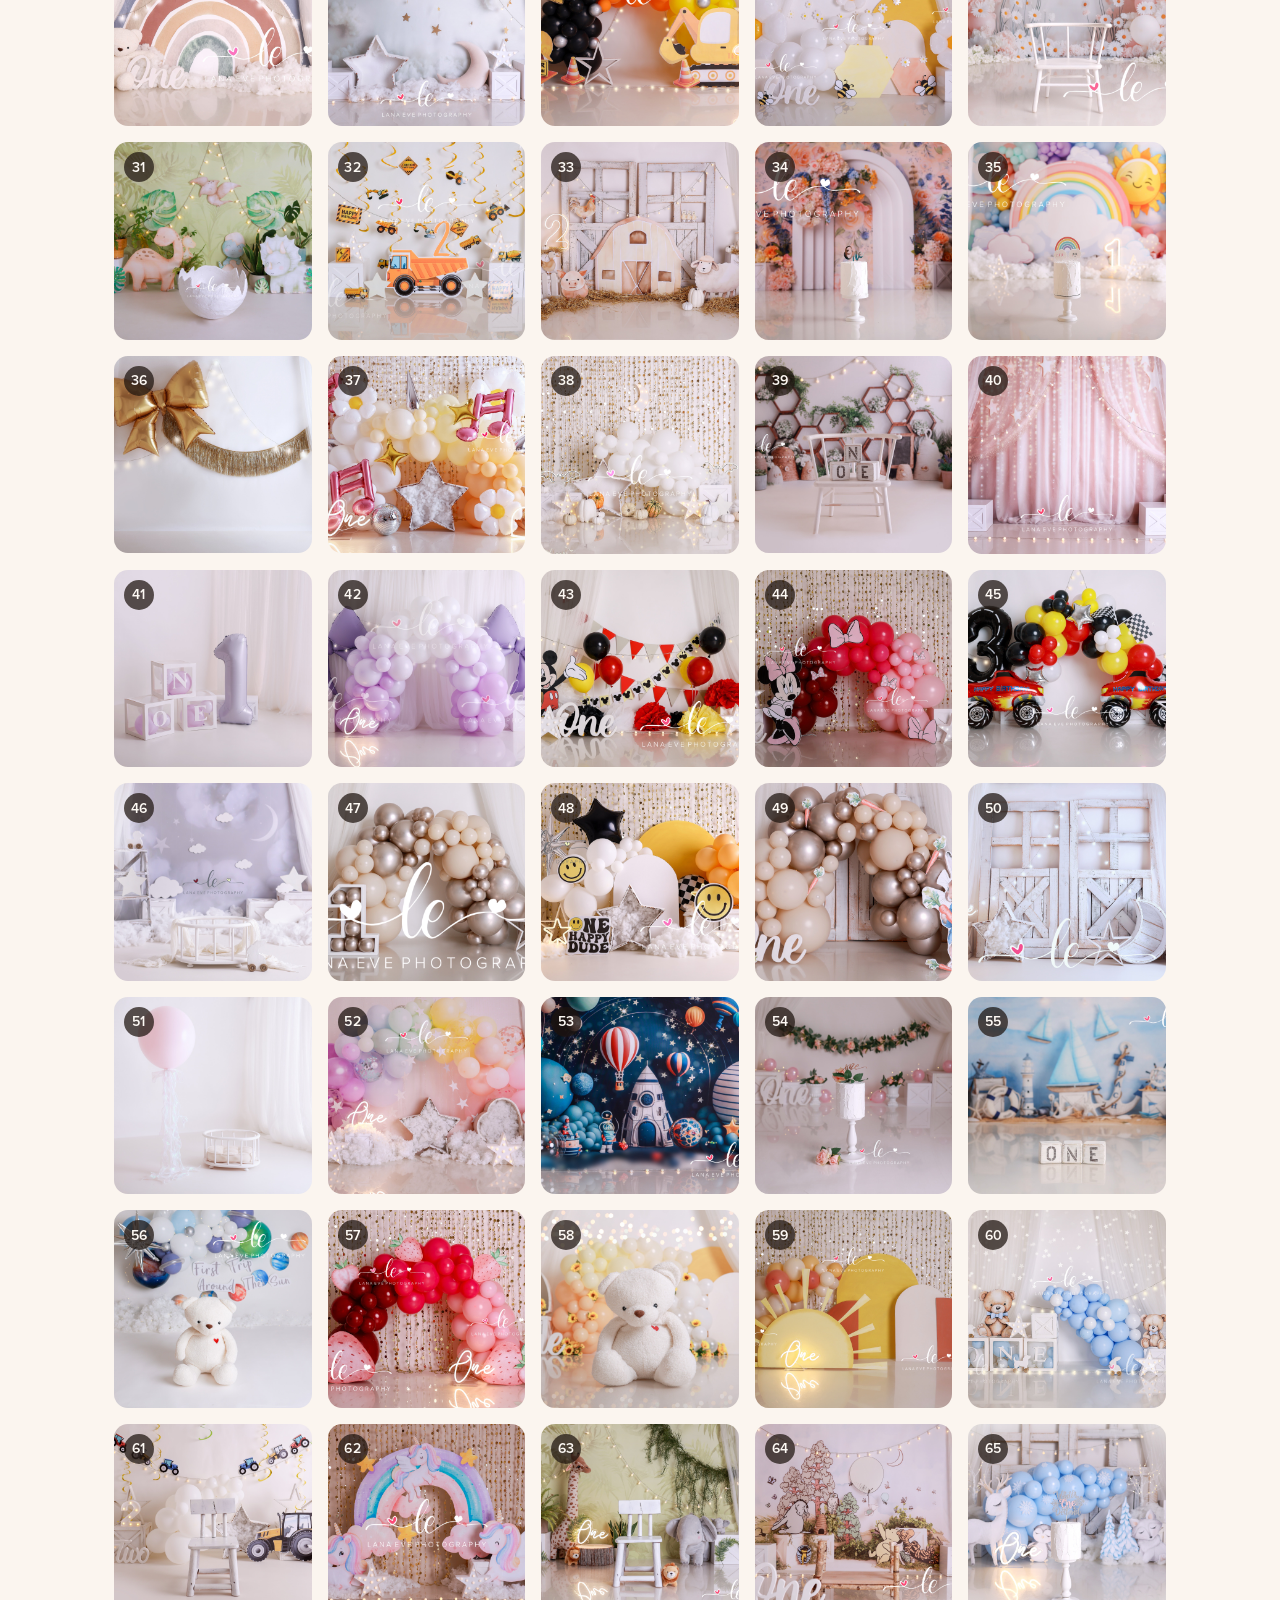
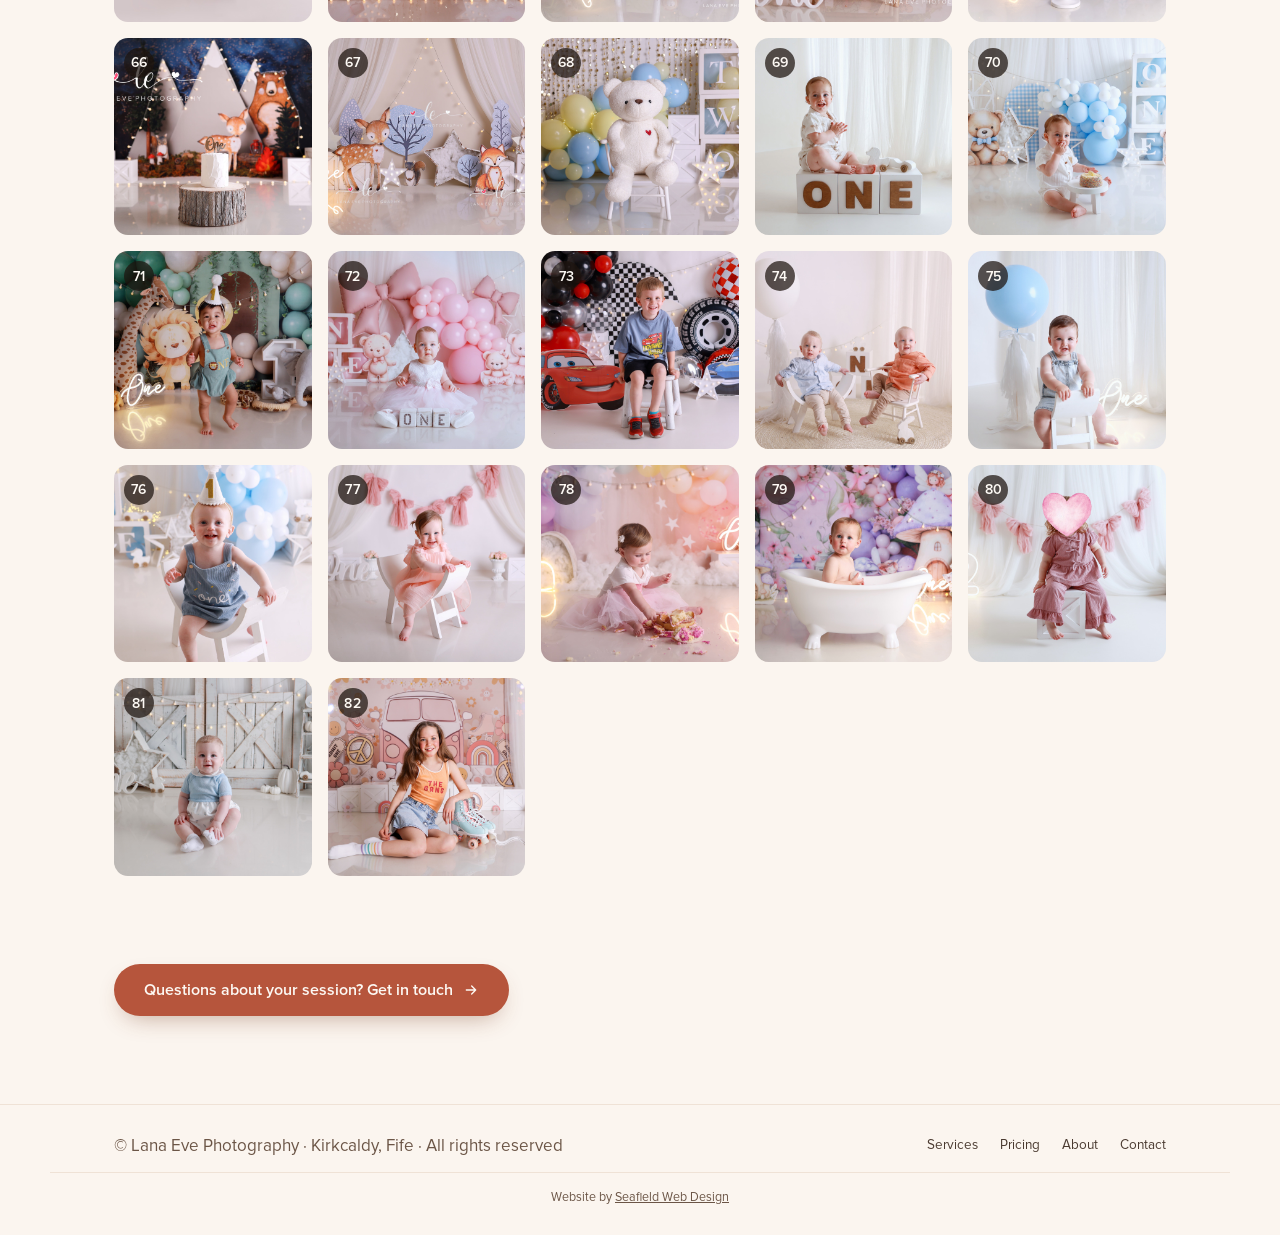
==== commit b00cc898: "Remove backdrop #26, renumber the rest to close the gap Dropped the "Pastel rainbow balloon backdrop" ====
--- a/backdrops.html
+++ b/backdrops.html
@@ -173,237 +173,232 @@
       </button>
       <button type="button">
         <span class="backdrop-number" aria-hidden="true">26</span>
-        <img src="images/backdrops/26.jpg" alt="Pastel rainbow balloon backdrop with daisies and smiley flowers" loading="lazy">
+        <img src="images/backdrops/26.jpg" alt="Boho sunset rainbow arch backdrop with a teddy bear" loading="lazy">
       </button>
       <button type="button">
         <span class="backdrop-number" aria-hidden="true">27</span>
-        <img src="images/backdrops/27.jpg" alt="Boho sunset rainbow arch backdrop with a teddy bear" loading="lazy">
+        <img src="images/backdrops/27.jpg" alt="Cloud, star and moon backdrop with fairy lights" loading="lazy">
       </button>
       <button type="button">
         <span class="backdrop-number" aria-hidden="true">28</span>
-        <img src="images/backdrops/28.jpg" alt="Cloud, star and moon backdrop with fairy lights" loading="lazy">
+        <img src="images/backdrops/28.jpg" alt="Construction-themed orange, black and yellow balloon arch with a digger cutout" loading="lazy">
       </button>
       <button type="button">
         <span class="backdrop-number" aria-hidden="true">29</span>
-        <img src="images/backdrops/29.jpg" alt="Construction-themed orange, black and yellow balloon arch with a digger cutout" loading="lazy">
+        <img src="images/backdrops/29.jpg" alt="Daisy and bee themed backdrop with pastel hexagons" loading="lazy">
       </button>
       <button type="button">
         <span class="backdrop-number" aria-hidden="true">30</span>
-        <img src="images/backdrops/30.jpg" alt="Daisy and bee themed backdrop with pastel hexagons" loading="lazy">
+        <img src="images/backdrops/30.jpg" alt="Daisy field backdrop with a pink balloon arch and a white chair" loading="lazy">
       </button>
       <button type="button">
         <span class="backdrop-number" aria-hidden="true">31</span>
-        <img src="images/backdrops/31.jpg" alt="Daisy field backdrop with a pink balloon arch and a white chair" loading="lazy">
+        <img src="images/backdrops/31.jpg" alt="Pastel dinosaur jungle backdrop" loading="lazy">
       </button>
       <button type="button">
         <span class="backdrop-number" aria-hidden="true">32</span>
-        <img src="images/backdrops/32.jpg" alt="Pastel dinosaur jungle backdrop" loading="lazy">
+        <img src="images/backdrops/32.jpg" alt="Construction-themed dump truck backdrop with a number two" loading="lazy">
       </button>
       <button type="button">
         <span class="backdrop-number" aria-hidden="true">33</span>
-        <img src="images/backdrops/33.jpg" alt="Construction-themed dump truck backdrop with a number two" loading="lazy">
+        <img src="images/backdrops/33.jpg" alt="Farm and barn backdrop with hay and animal cutouts" loading="lazy">
       </button>
       <button type="button">
         <span class="backdrop-number" aria-hidden="true">34</span>
-        <img src="images/backdrops/34.jpg" alt="Farm and barn backdrop with hay and animal cutouts" loading="lazy">
+        <img src="images/backdrops/34.jpg" alt="Floral arch backdrop with peach and blue flowers" loading="lazy">
       </button>
       <button type="button">
         <span class="backdrop-number" aria-hidden="true">35</span>
-        <img src="images/backdrops/35.jpg" alt="Floral arch backdrop with peach and blue flowers" loading="lazy">
+        <img src="images/backdrops/35.jpg" alt="Pastel rainbow and sunshine backdrop" loading="lazy">
       </button>
       <button type="button">
         <span class="backdrop-number" aria-hidden="true">36</span>
-        <img src="images/backdrops/36.jpg" alt="Pastel rainbow and sunshine backdrop" loading="lazy">
+        <img src="images/backdrops/36.jpg" alt="Gold bow balloon backdrop with a tinsel garland" loading="lazy">
       </button>
       <button type="button">
         <span class="backdrop-number" aria-hidden="true">37</span>
-        <img src="images/backdrops/37.jpg" alt="Gold bow balloon backdrop with a tinsel garland" loading="lazy">
+        <img src="images/backdrops/37.jpg" alt="Disco-themed daisy and musical note balloon backdrop" loading="lazy">
       </button>
       <button type="button">
         <span class="backdrop-number" aria-hidden="true">38</span>
-        <img src="images/backdrops/38.jpg" alt="Disco-themed daisy and musical note balloon backdrop" loading="lazy">
+        <img src="images/backdrops/38.jpg" alt="Moon and star sequin backdrop with white pumpkins and bats" loading="lazy">
       </button>
       <button type="button">
         <span class="backdrop-number" aria-hidden="true">39</span>
-        <img src="images/backdrops/39.jpg" alt="Moon and star sequin backdrop with white pumpkins and bats" loading="lazy">
+        <img src="images/backdrops/39.jpg" alt="Honeycomb hexagon shelving backdrop with a chair and ONE blocks" loading="lazy">
       </button>
       <button type="button">
         <span class="backdrop-number" aria-hidden="true">40</span>
-        <img src="images/backdrops/40.jpg" alt="Honeycomb hexagon shelving backdrop with a chair and ONE blocks" loading="lazy">
+        <img src="images/backdrops/40.jpg" alt="Pink sparkly curtain backdrop with stars and string lights" loading="lazy">
       </button>
       <button type="button">
         <span class="backdrop-number" aria-hidden="true">41</span>
-        <img src="images/backdrops/41.jpg" alt="Pink sparkly curtain backdrop with stars and string lights" loading="lazy">
+        <img src="images/backdrops/41.jpg" alt="Lilac balloon backdrop with ONE boxes and a number one balloon" loading="lazy">
       </button>
       <button type="button">
         <span class="backdrop-number" aria-hidden="true">42</span>
-        <img src="images/backdrops/42.jpg" alt="Lilac balloon backdrop with ONE boxes and a number one balloon" loading="lazy">
+        <img src="images/backdrops/42.jpg" alt="Lilac and white balloon arch backdrop with bow balloons" loading="lazy">
       </button>
       <button type="button">
         <span class="backdrop-number" aria-hidden="true">43</span>
-        <img src="images/backdrops/43.jpg" alt="Lilac and white balloon arch backdrop with bow balloons" loading="lazy">
+        <img src="images/backdrops/43.jpg" alt="Mickey Mouse themed red, black and yellow bunting backdrop" loading="lazy">
       </button>
       <button type="button">
         <span class="backdrop-number" aria-hidden="true">44</span>
-        <img src="images/backdrops/44.jpg" alt="Mickey Mouse themed red, black and yellow bunting backdrop" loading="lazy">
+        <img src="images/backdrops/44.jpg" alt="Minnie Mouse themed pink and red balloon arch" loading="lazy">
       </button>
       <button type="button">
         <span class="backdrop-number" aria-hidden="true">45</span>
-        <img src="images/backdrops/45.jpg" alt="Minnie Mouse themed pink and red balloon arch" loading="lazy">
+        <img src="images/backdrops/45.jpg" alt="Monster truck racing backdrop with a number three" loading="lazy">
       </button>
       <button type="button">
         <span class="backdrop-number" aria-hidden="true">46</span>
-        <img src="images/backdrops/46.jpg" alt="Monster truck racing backdrop with a number three" loading="lazy">
+        <img src="images/backdrops/46.jpg" alt="Moonlit clouds and stars nursery backdrop" loading="lazy">
       </button>
       <button type="button">
         <span class="backdrop-number" aria-hidden="true">47</span>
-        <img src="images/backdrops/47.jpg" alt="Moonlit clouds and stars nursery backdrop" loading="lazy">
+        <img src="images/backdrops/47.jpg" alt="Champagne and neutral balloon arch backdrop with a number one" loading="lazy">
       </button>
       <button type="button">
         <span class="backdrop-number" aria-hidden="true">48</span>
-        <img src="images/backdrops/48.jpg" alt="Champagne and neutral balloon arch backdrop with a number one" loading="lazy">
+        <img src="images/backdrops/48.jpg" alt="Pastel rainbow balloon backdrop with ONE boxes" loading="lazy">
       </button>
       <button type="button">
         <span class="backdrop-number" aria-hidden="true">49</span>
-        <img src="images/backdrops/49.jpg" alt="Pastel rainbow balloon backdrop with ONE boxes" loading="lazy">
+        <img src="images/backdrops/49.jpg" alt="Peter Rabbit themed cream and gold balloon arch with carrots" loading="lazy">
       </button>
       <button type="button">
         <span class="backdrop-number" aria-hidden="true">50</span>
-        <img src="images/backdrops/50.jpg" alt="Peter Rabbit themed cream and gold balloon arch with carrots" loading="lazy">
+        <img src="images/backdrops/50.jpg" alt="Rustic white barn door backdrop with moon and star props" loading="lazy">
       </button>
       <button type="button">
         <span class="backdrop-number" aria-hidden="true">51</span>
-        <img src="images/backdrops/51.jpg" alt="Rustic white barn door backdrop with moon and star props" loading="lazy">
+        <img src="images/backdrops/51.jpg" alt="Pink balloon backdrop with an iridescent ribbon and a wicker basket" loading="lazy">
       </button>
       <button type="button">
         <span class="backdrop-number" aria-hidden="true">52</span>
-        <img src="images/backdrops/52.jpg" alt="Pink balloon backdrop with an iridescent ribbon and a wicker basket" loading="lazy">
+        <img src="images/backdrops/52.jpg" alt="Pastel rainbow balloon garland backdrop with a neon One sign and clouds" loading="lazy">
       </button>
       <button type="button">
         <span class="backdrop-number" aria-hidden="true">53</span>
-        <img src="images/backdrops/53.jpg" alt="Pastel rainbow balloon garland backdrop with a neon One sign and clouds" loading="lazy">
+        <img src="images/backdrops/53.jpg" alt="Space and rocket ship galaxy backdrop" loading="lazy">
       </button>
       <button type="button">
         <span class="backdrop-number" aria-hidden="true">54</span>
-        <img src="images/backdrops/54.jpg" alt="Space and rocket ship galaxy backdrop" loading="lazy">
+        <img src="images/backdrops/54.jpg" alt="Rose garland backdrop with a floral one cake topper" loading="lazy">
       </button>
       <button type="button">
         <span class="backdrop-number" aria-hidden="true">55</span>
-        <img src="images/backdrops/55.jpg" alt="Rose garland backdrop with a floral one cake topper" loading="lazy">
+        <img src="images/backdrops/55.jpg" alt="Nautical sailboat backdrop with ONE blocks" loading="lazy">
       </button>
       <button type="button">
         <span class="backdrop-number" aria-hidden="true">56</span>
-        <img src="images/backdrops/56.jpg" alt="Nautical sailboat backdrop with ONE blocks" loading="lazy">
+        <img src="images/backdrops/56.jpg" alt="Space and planets balloon garland backdrop with a teddy bear" loading="lazy">
       </button>
       <button type="button">
         <span class="backdrop-number" aria-hidden="true">57</span>
-        <img src="images/backdrops/57.jpg" alt="Space and planets balloon garland backdrop with a teddy bear" loading="lazy">
+        <img src="images/backdrops/57.jpg" alt="Strawberry themed red and pink balloon garland backdrop" loading="lazy">
       </button>
       <button type="button">
         <span class="backdrop-number" aria-hidden="true">58</span>
-        <img src="images/backdrops/58.jpg" alt="Strawberry themed red and pink balloon garland backdrop" loading="lazy">
+        <img src="images/backdrops/58.jpg" alt="Sunflower balloon garland backdrop with a cream teddy bear" loading="lazy">
       </button>
       <button type="button">
         <span class="backdrop-number" aria-hidden="true">59</span>
-        <img src="images/backdrops/59.jpg" alt="Sunflower balloon garland backdrop with a cream teddy bear" loading="lazy">
+        <img src="images/backdrops/59.jpg" alt="Sunburst arch backdrop with a glowing One sign" loading="lazy">
       </button>
       <button type="button">
         <span class="backdrop-number" aria-hidden="true">60</span>
-        <img src="images/backdrops/60.jpg" alt="Sunburst arch backdrop with a glowing One sign" loading="lazy">
+        <img src="images/backdrops/60.jpg" alt="Blue and white teddy bear balloon arch with ONE boxes" loading="lazy">
       </button>
       <button type="button">
         <span class="backdrop-number" aria-hidden="true">61</span>
-        <img src="images/backdrops/61.jpg" alt="Blue and white teddy bear balloon arch with ONE boxes" loading="lazy">
+        <img src="images/backdrops/61.jpg" alt="Tractor backdrop with a number two" loading="lazy">
       </button>
       <button type="button">
         <span class="backdrop-number" aria-hidden="true">62</span>
-        <img src="images/backdrops/62.jpg" alt="Tractor backdrop with a number two" loading="lazy">
+        <img src="images/backdrops/62.jpg" alt="Sparkly unicorn and rainbow backdrop" loading="lazy">
       </button>
       <button type="button">
         <span class="backdrop-number" aria-hidden="true">63</span>
-        <img src="images/backdrops/63.jpg" alt="Sparkly unicorn and rainbow backdrop" loading="lazy">
+        <img src="images/backdrops/63.jpg" alt="Safari jungle backdrop with plush animals" loading="lazy">
       </button>
       <button type="button">
         <span class="backdrop-number" aria-hidden="true">64</span>
-        <img src="images/backdrops/64.jpg" alt="Safari jungle backdrop with plush animals" loading="lazy">
+        <img src="images/backdrops/64.jpg" alt="Winnie the Pooh woodland backdrop" loading="lazy">
       </button>
       <button type="button">
         <span class="backdrop-number" aria-hidden="true">65</span>
-        <img src="images/backdrops/65.jpg" alt="Winnie the Pooh woodland backdrop" loading="lazy">
+        <img src="images/backdrops/65.jpg" alt="Winter wonderland blue snowflake balloon arch with a deer, fox and penguin" loading="lazy">
       </button>
       <button type="button">
         <span class="backdrop-number" aria-hidden="true">66</span>
-        <img src="images/backdrops/66.jpg" alt="Winter wonderland blue snowflake balloon arch with a deer, fox and penguin" loading="lazy">
+        <img src="images/backdrops/66.jpg" alt="Woodland mountains backdrop with a bear, deer and campfire" loading="lazy">
       </button>
       <button type="button">
         <span class="backdrop-number" aria-hidden="true">67</span>
-        <img src="images/backdrops/67.jpg" alt="Woodland mountains backdrop with a bear, deer and campfire" loading="lazy">
+        <img src="images/backdrops/67.jpg" alt="Woodland animals backdrop with a deer, fox and squirrel" loading="lazy">
       </button>
       <button type="button">
         <span class="backdrop-number" aria-hidden="true">68</span>
-        <img src="images/backdrops/68.jpg" alt="Woodland animals backdrop with a deer, fox and squirrel" loading="lazy">
+        <img src="images/backdrops/68.jpg" alt="Cream teddy bear on a chair with blue and yellow balloons" loading="lazy">
       </button>
       <button type="button">
         <span class="backdrop-number" aria-hidden="true">69</span>
-        <img src="images/backdrops/69.jpg" alt="Cream teddy bear on a chair with blue and yellow balloons" loading="lazy">
+        <img src="images/backdrops/69.jpg" alt="Baby sitting on ONE blocks with a toy duck, sheer curtain backdrop" loading="lazy">
       </button>
       <button type="button">
         <span class="backdrop-number" aria-hidden="true">70</span>
-        <img src="images/backdrops/70.jpg" alt="Baby sitting on ONE blocks with a toy duck, sheer curtain backdrop" loading="lazy">
+        <img src="images/backdrops/70.jpg" alt="Baby's cake smash in front of a blue gingham and teddy bear backdrop with balloon garland" loading="lazy">
       </button>
       <button type="button">
         <span class="backdrop-number" aria-hidden="true">71</span>
-        <img src="images/backdrops/71.jpg" alt="Baby's cake smash in front of a blue gingham and teddy bear backdrop with balloon garland" loading="lazy">
+        <img src="images/backdrops/71.jpg" alt="Child in a safari-themed first birthday outfit with a jungle animal balloon backdrop" loading="lazy">
       </button>
       <button type="button">
         <span class="backdrop-number" aria-hidden="true">72</span>
-        <img src="images/backdrops/72.jpg" alt="Child in a safari-themed first birthday outfit with a jungle animal balloon backdrop" loading="lazy">
+        <img src="images/backdrops/72.jpg" alt="Baby in a pink dress sitting with ONE blocks in front of a pink bow balloon backdrop" loading="lazy">
       </button>
       <button type="button">
         <span class="backdrop-number" aria-hidden="true">73</span>
-        <img src="images/backdrops/73.jpg" alt="Baby in a pink dress sitting with ONE blocks in front of a pink bow balloon backdrop" loading="lazy">
+        <img src="images/backdrops/73.jpg" alt="Child sitting in front of a racing-themed checkered flag balloon backdrop" loading="lazy">
       </button>
       <button type="button">
         <span class="backdrop-number" aria-hidden="true">74</span>
-        <img src="images/backdrops/74.jpg" alt="Child sitting in front of a racing-themed checkered flag balloon backdrop" loading="lazy">
+        <img src="images/backdrops/74.jpg" alt="Twins sitting in white chairs with ONE blocks, sheer curtain backdrop" loading="lazy">
       </button>
       <button type="button">
         <span class="backdrop-number" aria-hidden="true">75</span>
-        <img src="images/backdrops/75.jpg" alt="Twins sitting in white chairs with ONE blocks, sheer curtain backdrop" loading="lazy">
+        <img src="images/backdrops/75.jpg" alt="Baby sitting on a chair with a blue balloon and a neon One sign" loading="lazy">
       </button>
       <button type="button">
         <span class="backdrop-number" aria-hidden="true">76</span>
-        <img src="images/backdrops/76.jpg" alt="Baby sitting on a chair with a blue balloon and a neon One sign" loading="lazy">
+        <img src="images/backdrops/76.jpg" alt="Baby in a blue corduroy one outfit and party hat with a star and balloon backdrop" loading="lazy">
       </button>
       <button type="button">
         <span class="backdrop-number" aria-hidden="true">77</span>
-        <img src="images/backdrops/77.jpg" alt="Baby in a blue corduroy one outfit and party hat with a star and balloon backdrop" loading="lazy">
+        <img src="images/backdrops/77.jpg" alt="Baby in a pink dress in front of a pink tassel garland backdrop" loading="lazy">
       </button>
       <button type="button">
         <span class="backdrop-number" aria-hidden="true">78</span>
-        <img src="images/backdrops/78.jpg" alt="Baby in a pink dress in front of a pink tassel garland backdrop" loading="lazy">
+        <img src="images/backdrops/78.jpg" alt="Toddler's cake smash in front of a pastel rainbow and star backdrop" loading="lazy">
       </button>
       <button type="button">
         <span class="backdrop-number" aria-hidden="true">79</span>
-        <img src="images/backdrops/79.jpg" alt="Toddler's cake smash in front of a pastel rainbow and star backdrop" loading="lazy">
+        <img src="images/backdrops/79.jpg" alt="Baby in a bathtub prop in front of a fairy and mushroom house backdrop" loading="lazy">
       </button>
       <button type="button">
         <span class="backdrop-number" aria-hidden="true">80</span>
-        <img src="images/backdrops/80.jpg" alt="Baby in a bathtub prop in front of a fairy and mushroom house backdrop" loading="lazy">
+        <img src="images/backdrops/80.jpg" alt="Child in a pink outfit sitting on a white crate in front of a tassel garland backdrop" loading="lazy">
       </button>
       <button type="button">
         <span class="backdrop-number" aria-hidden="true">81</span>
-        <img src="images/backdrops/81.jpg" alt="Child in a pink outfit sitting on a white crate in front of a tassel garland backdrop" loading="lazy">
+        <img src="images/backdrops/81.jpg" alt="Baby sitting in front of a rustic white barn door backdrop with a star and pumpkins" loading="lazy">
       </button>
       <button type="button">
         <span class="backdrop-number" aria-hidden="true">82</span>
-        <img src="images/backdrops/82.jpg" alt="Baby sitting in front of a rustic white barn door backdrop with a star and pumpkins" loading="lazy">
-      </button>
-      <button type="button">
-        <span class="backdrop-number" aria-hidden="true">83</span>
-        <img src="images/backdrops/83.jpg" alt="Child in front of a retro pink campervan and roller skate backdrop" loading="lazy">
-      </button>
-
+        <img src="images/backdrops/82.jpg" alt="Child in front of a retro pink campervan and roller skate backdrop" loading="lazy">
+      </button>
   </div>
 </div>
 
